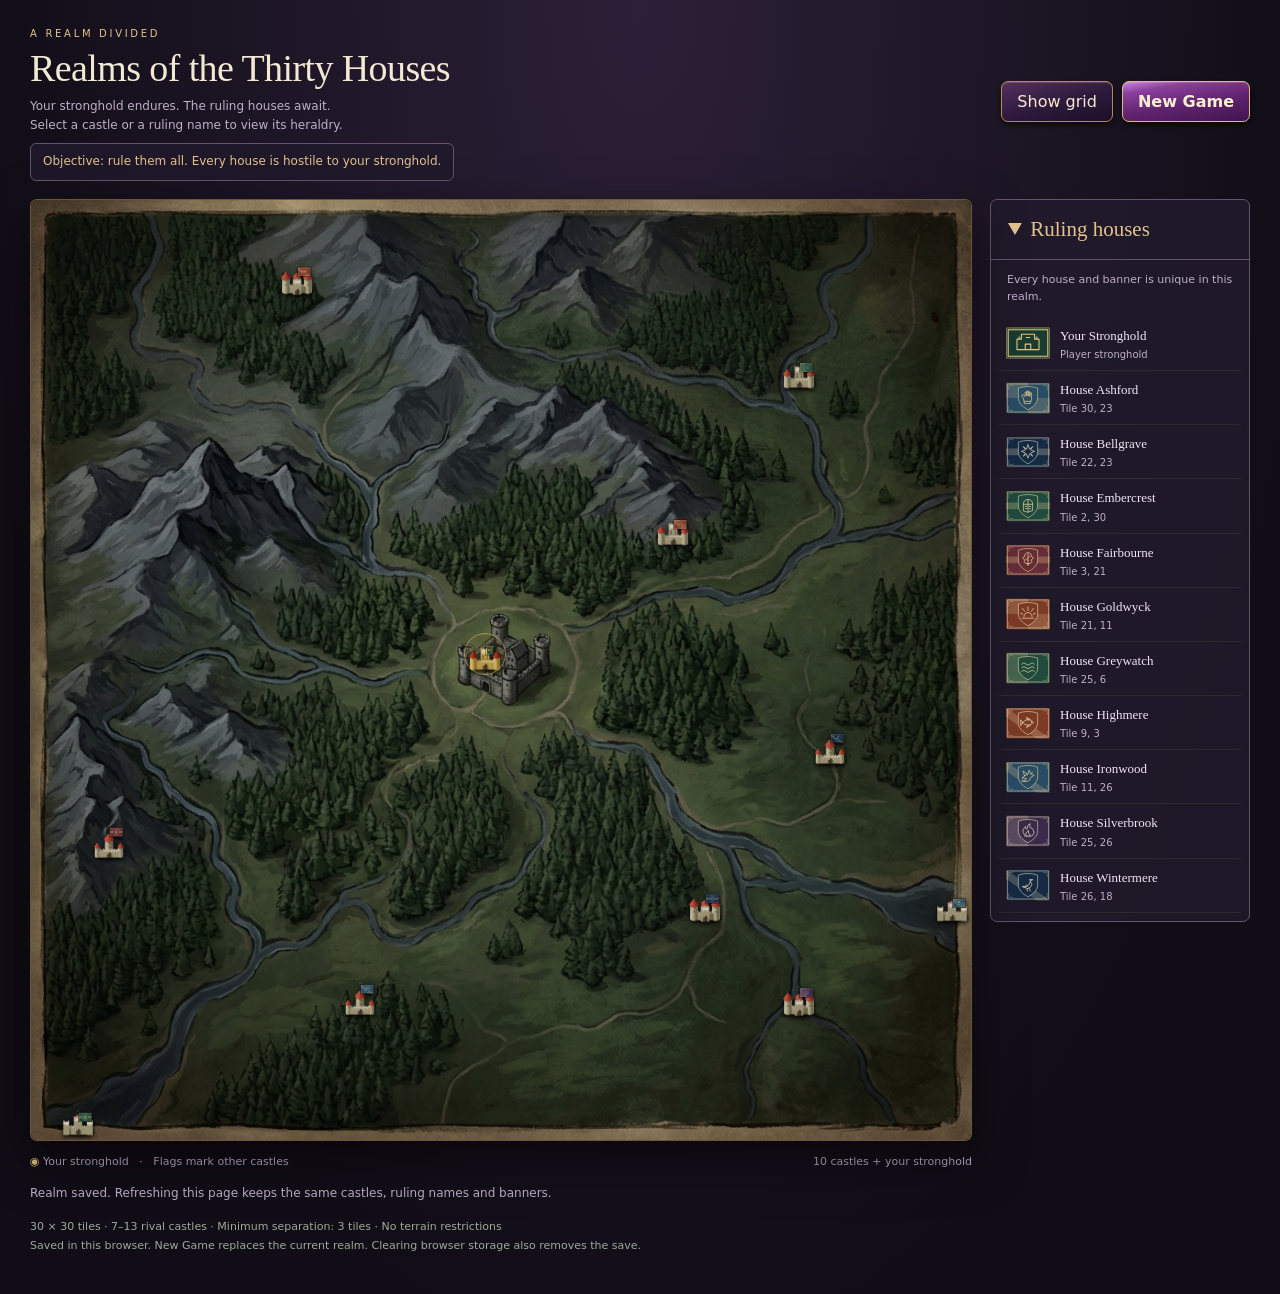
==== worldmap/index.html @ 8c7a3ab5 "Add files via upload" ====
<!doctype html>
<html lang="en">
<head>
<meta charset="utf-8"><meta name="viewport" content="width=device-width,initial-scale=1">
<title>Realms of the Thirty Houses</title>
<style>
:root{color-scheme:dark;--gold:#dac188;--muted:#b5b2a5;--panel:#1a211f;--line:#ad966a45}*{box-sizing:border-box}body{margin:0;background:radial-gradient(ellipse at top,#24312c,#101615 75%);color:#f2e9d3;font-family:system-ui,-apple-system,sans-serif;padding:22px}button{font:inherit;cursor:pointer}button:focus-visible,summary:focus-visible{outline:3px solid #eed7a4;outline-offset:4px}button:disabled{opacity:.5;cursor:default}.page{max-width:1220px;margin:auto}header{display:flex;align-items:center;justify-content:space-between;gap:18px;margin-bottom:18px}.eyebrow{font-size:10px;letter-spacing:2.7px;text-transform:uppercase;color:var(--gold)}h1{font:clamp(25px,4vw,38px) Georgia,serif;letter-spacing:-.6px;margin:5px 0}header p{font-size:12px;margin:7px 0;color:var(--muted);line-height:1.6}.actions{display:flex;flex-wrap:wrap;gap:9px;align-items:center;justify-content:flex-end}.btn{background:#29382f;border:1px solid #917e53;color:#f2e5c8;padding:10px 15px;border-radius:5px;white-space:nowrap}.btn.primary{background:#cdb079;color:#171e19;font-weight:650}.btn:hover{filter:brightness(1.14)}.layout{display:grid;grid-template-columns:minmax(0,1fr) 260px;gap:18px;align-items:start}.map-column{min-width:0}#map-wrapper{position:relative;width:100%;aspect-ratio:1;border:1px solid #b6a07077;border-radius:7px;overflow:hidden;box-shadow:0 18px 50px #0008;background:#252b25;user-select:none}#map-image{display:block;width:100%;height:100%;object-fit:cover;pointer-events:none}#tile-grid{position:absolute;inset:0;display:grid;grid-template-columns:repeat(30,1fr);grid-template-rows:repeat(30,1fr)}.tile{position:relative;border:1px solid transparent;min-width:0;min-height:0;cursor:crosshair}.tile:hover{background:#ffedba20;border-color:#ffedba66}.tile.selected{border-color:#ffe4a1;background:#ffdb7529;box-shadow:inset 0 0 7px #f6d38588}.show-grid .tile{border-color:#fff2}.castle-button{z-index:2;position:absolute;left:50%;top:50%;transform:translate(-50%,-50%);width:clamp(24px,3.1vw,36px);height:clamp(26px,3.4vw,40px);padding:0;background:none;border:0;border-radius:5px;filter:drop-shadow(0 2px 2px #000e)}.castle-button:hover,.castle-button:focus-visible{z-index:4;filter:drop-shadow(0 0 5px #ffe5aa)}.castle-button svg{display:block;width:100%;height:100%}.castle-button.home{outline:1px solid #edcc7980;background:#d8b85c20;border-radius:50%;width:clamp(25px,3.3vw,40px);height:clamp(25px,3.3vw,40px)}.tile[data-x="0"] .castle-button{left:0;transform:translateY(-50%)}.tile[data-x="29"] .castle-button{left:auto;right:0;transform:translateY(-50%)}.tile[data-y="0"] .castle-button{top:0;transform:translateX(-50%)}.tile[data-y="29"] .castle-button{top:auto;bottom:0;transform:translateX(-50%)}.tile[data-x="0"][data-y="0"] .castle-button,.tile[data-x="0"][data-y="29"] .castle-button,.tile[data-x="29"][data-y="0"] .castle-button,.tile[data-x="29"][data-y="29"] .castle-button{transform:none}.map-footer{display:flex;justify-content:space-between;gap:12px;color:var(--muted);font-size:11px;margin-top:12px;line-height:1.6}.gold{color:#e6c17a}.roster{background:#17211ed9;border:1px solid var(--line);border-radius:7px;overflow:hidden}.roster summary{padding:17px;font:21px Georgia;cursor:pointer;border-bottom:1px solid var(--line);color:#e6d5ae}.roster-intro{font-size:11px;line-height:1.6;padding:0 16px;color:var(--muted)}#roster-list{max-height:690px;overflow:auto;padding:0 7px 8px}.ruler{display:flex;width:100%;align-items:center;gap:10px;padding:10px 8px;background:none;color:#e9e1ce;border:0;border-bottom:1px solid #9e906a22;text-align:left;border-radius:3px}.ruler:hover{background:#d4b26b14}.ruler svg{width:44px;flex:0 0 44px;height:32px}.ruler strong{font:13px Georgia;display:block;line-height:1.4}.ruler small{display:block;font-size:10px;color:#a8b4a9;margin-top:4px}.empty{padding:16px;font-size:12px;color:#bbc4b8;line-height:1.5}#status{font-size:12px;line-height:1.5;color:#c3cdbf;margin:14px 0}#status.warning{color:#ffcf92}.bottom-note{font-size:11px;color:#9ea99c;line-height:1.7;margin:16px 0}.hidden{display:none!important}dialog{width:min(460px,calc(100vw - 28px));max-height:90dvh;overflow:auto;border:1px solid #b6a07088;border-radius:10px;background:linear-gradient(150deg,#28382e,#121b19);color:#eee7d7;padding:26px;box-shadow:0 25px 120px #000c}dialog::backdrop{background:#060d0bcc;backdrop-filter:blur(5px)}.dialog-head{display:flex;align-items:center;justify-content:space-between;gap:12px}.dialog-head .eyebrow{font-size:9px}.close{background:#d0c49a14;border:1px solid #d0c49a44;color:#e9dcba;border-radius:50%;width:34px;height:34px;font-size:24px;line-height:1}.arms-display{margin:18px auto 17px;max-width:255px}.arms-display svg{width:100%;display:block;filter:drop-shadow(0 7px 10px #0008)}h2{font:29px Georgia;line-height:1.2;margin:12px 0 6px;text-wrap:balance}.charge-name{color:#c7b88e;font:14px Georgia;margin:0 0 20px}dl{display:grid;grid-template-columns:1fr 1fr;border-top:1px solid var(--line);margin:20px 0 0;padding:16px 0 0;gap:10px;font-size:12px}dt{color:#b0bbaa}dd{margin:0;text-align:right;color:#eadbb4}.future{border-top:1px solid var(--line);padding-top:17px;margin:20px 0 0;color:#abb6aa;font-size:12px;line-height:1.7}.dialog-actions{display:flex;gap:10px;justify-content:flex-end;margin-top:24px}.confirm-copy{color:#c5cdbf;font-size:14px;line-height:1.7}#image-warning{position:absolute;inset:0;padding:25%;color:#ffd29b;background:#171e1a;text-align:center;font-size:14px;line-height:1.6;pointer-events:none}noscript{display:block;padding:15px;color:#ffcb93}
@media(min-width:1150px){#roster-list{max-height:740px}}@media(max-width:800px){body{padding:12px}.layout{grid-template-columns:1fr}.roster{margin-top:3px}#roster-list{max-height:340px;display:grid;grid-template-columns:1fr 1fr}header{align-items:flex-start}header p{max-width:310px}.actions{max-width:165px}.btn{font-size:12px;padding:9px 11px}.map-footer{font-size:10px}}@media(max-width:420px){header{display:block}.actions{max-width:none;justify-content:flex-start;margin-top:13px}h1{font-size:28px}#roster-list{grid-template-columns:1fr 1fr}.ruler{gap:6px}.ruler svg{width:30px;flex-basis:30px}.ruler strong{font-size:12px}dialog{padding:20px}}
html.embed body{padding:10px}html.embed header p,html.embed .bottom-note{display:none}html.embed header .objective{display:block}html.embed header{margin-bottom:8px}html.embed h1{font-size:22px;margin:2px 0}html.embed .layout{grid-template-columns:minmax(0,1fr) 220px}html.embed #roster-list{max-height:58vh}@media(max-width:800px){html.embed .layout{grid-template-columns:1fr}}
html.embed #new-game,html.embed #new-game-dialog{display:none!important}.relation{display:inline-block;margin:0 0 14px;padding:3px 10px;border:1px solid #c0584f;border-radius:12px;color:#ffb3a8;font-size:11px;letter-spacing:1px;text-transform:uppercase}.foe-actions{display:grid;gap:8px;margin-top:18px}.foe-actions .btn{width:100%}.foe-note{font-size:11px;color:#a9b3a8;margin:6px 0 0;line-height:1.5}.objective{border:1px solid var(--line);border-radius:6px;padding:8px 12px;margin:8px 0 0;font-size:12px;color:#e6d5ae;background:#17211e99}

/* Match the game's plum and gold theme */
:root{--gold:#e2c28d;--muted:#bdb0c7;--panel:#201a2b;--line:#65536e}
body{background:radial-gradient(ellipse at top,#2c2038,#100d16 75%)!important}
.btn{background:linear-gradient(165deg,#55305f,#2c193b 55%,#1a1027)!important;border:1px solid #b38b55!important;color:#f8e7d1!important;border-radius:7px!important;box-shadow:inset 0 1px #f3c9ff35,0 3px 5px #0008}
.btn.primary{background:linear-gradient(170deg,#c984e5,#8a409d 20%,#61236f 55%,#3e164e)!important;color:#fff0d2!important;border-color:#e0ba77!important;font-weight:650}
.btn:hover:not(:disabled){filter:brightness(1.15)}
#map-wrapper{border-color:#b38b5588!important;background:#1a1424!important}
.roster{background:#201a2bd9!important;border-color:#65536e!important}.roster summary{color:#e2c28d!important;border-bottom-color:#65536e!important}
.ruler{color:#f1e6f6!important}.ruler:hover{background:#b28cda1c!important}.ruler small,.roster-intro,.map-footer,#status{color:#bdb0c7!important}
dialog{background:linear-gradient(150deg,#33243f,#14101c)!important;border-color:#b38b5599!important;color:#f1e6f6!important}
dialog::backdrop{background:#0a0710cc!important}
.close{background:#b28cda18!important;border-color:#b28cda55!important;color:#e2c28d!important}
.charge-name,dd{color:#e2c28d!important}dt{color:#bdb0c7!important}
.objective{background:#201a2bcc!important;border-color:#65536e!important;color:#e2c28d!important}
.tile:hover{background:#e2c28d22!important;border-color:#e2c28d77!important}

#back-home{display:none}
html.embed{height:100%}html.embed body{padding:8px 12px;min-height:100%}html.embed .page{max-width:none}
html.embed #back-home{display:inline-block}
html.embed header .eyebrow,html.embed header h1,html.embed header p:not(.objective),html.embed .roster,html.embed .map-footer,html.embed #status,html.embed .bottom-note{display:none!important}
html.embed header{margin:0 0 8px;align-items:center;gap:12px}html.embed header>div:first-child{display:flex;align-items:center;gap:14px;flex-wrap:wrap}
html.embed header .objective{margin:0}
html.embed .layout{display:block}
html.embed #map-wrapper{width:min(100%,calc(100dvh - 78px));margin:0 auto}
html.embed .castle-button{width:clamp(40px,6vw,76px);height:clamp(48px,7.2vw,91px);left:50%;top:auto;bottom:-4px;transform:translateX(-50%)}
html.embed .castle-button.home{outline:none;background:none;border-radius:5px;width:clamp(44px,6.6vw,84px);height:clamp(53px,7.9vw,101px)}
html.embed .tile[data-x="0"] .castle-button{left:0;transform:none}
html.embed .tile[data-x="29"] .castle-button{left:auto;right:0;transform:none}
html.embed .tile[data-y="0"] .castle-button,html.embed .tile[data-y="1"] .castle-button{top:0;bottom:auto}

.zbtn{display:none}html.embed .zbtn{display:inline-block}
html.embed #map-wrapper{touch-action:none;cursor:grab}html.embed #map-wrapper.panning{cursor:grabbing}
#map-stage{position:absolute;inset:0;transform-origin:0 0;will-change:transform}

.wm-flag{transform-box:fill-box;transform-origin:0 0;animation:wmWave 3.6s ease-in-out infinite}
@keyframes wmWave{0%,100%{transform:skewY(-2.5deg) scaleX(1)}50%{transform:skewY(3deg) scaleX(.94)}}
@media(prefers-reduced-motion:reduce){.wm-flag{animation:none}}html.nomotion .wm-flag{animation:none}
</style>
</head>
<body><script>if(/[?&]embed=1/.test(location.search))document.documentElement.classList.add("embed");try{if(JSON.parse(localStorage.getItem("stronghold-architect-settings")||"{}").reduceMotion)document.documentElement.classList.add("nomotion")}catch(e){}</script><main class="page">
<header><div><button id="back-home" class="btn primary" type="button">← Back to stronghold</button><span class="eyebrow">A realm divided</span><h1>Realms of the Thirty Houses</h1><p>Your stronghold endures. The ruling houses await.<br>Select a castle or a ruling name to view its heraldry.</p><p class="objective">Objective: rule them all. Every house is hostile to your stronghold.</p></div><div class="actions"><button id="zoom-out" class="btn zbtn" type="button" aria-label="Zoom out">−</button><button id="zoom-in" class="btn zbtn" type="button" aria-label="Zoom in">+</button><button id="zoom-reset" class="btn zbtn" type="button">Reset view</button><button id="grid-toggle" class="btn" aria-pressed="false">Show grid</button><button id="new-game" class="btn primary">New Game</button></div></header>
<div class="layout"><section class="map-column" aria-label="World map"><div id="map-wrapper"><img id="map-image" src="world-map.png" alt="Medieval fantasy world with mountains, forests, rivers and a central stronghold"><div id="image-warning" class="hidden">The map image could not load. Keep world-map.png in the same folder as this HTML file.</div><div id="tile-grid" role="group" aria-label="30 by 30 interactive world map"></div></div><div class="map-footer"><span><span class="gold">◉</span> Your stronghold &nbsp; · &nbsp; Flags mark other castles</span><span id="count-label">Preparing realm…</span></div></section>
<details class="roster" open><summary>Ruling houses</summary><p class="roster-intro">Every house and banner is unique in this realm.</p><div id="roster-list"></div></details></div>
<p id="status" role="status" aria-live="polite"></p><p class="bottom-note">30 × 30 tiles · 7–13 rival castles · Minimum separation: 3 tiles · No terrain restrictions<br>Saved in this browser. New Game replaces the current realm. Clearing browser storage also removes the save.</p><noscript>Enable JavaScript to generate castles, save your realm and open castle details.</noscript>
</main>
<dialog id="castle-dialog" aria-labelledby="castle-name"><div class="dialog-head"><span class="eyebrow" id="castle-kind">Ruling house</span><button class="close" id="close-details" aria-label="Close castle details">×</button></div><div id="castle-arms" class="arms-display"></div><h2 id="castle-name"></h2><p id="charge-name" class="charge-name"></p><dl><dt>Tile location</dt><dd id="castle-location"></dd><dt>Castle type</dt><dd id="castle-type"></dd></dl><div id="castle-extra"></div></dialog>
<dialog id="new-game-dialog" aria-labelledby="new-game-title"><div class="eyebrow">A new realm</div><h2 id="new-game-title">Begin a new game?</h2><p class="confirm-copy">This replaces your saved castle layout, ruling names and coats of arms. Your central stronghold stays in place.</p><div class="dialog-actions"><button id="cancel-new" class="btn" autofocus>Keep current realm</button><button id="confirm-new" class="btn primary">Start New Game</button></div></dialog>
<script src="../three.min.js?v=20261117c"></script><script src="../banner.js?v=20261117c"></script><script src="../banner3d.js?v=20261117c"></script><script src="../castle3d.js?v=20261117c"></script>
<script>
const RULING_NAMES = ["House Ashford", "House Blackthorn", "House Ravenshield", "House Ironwood", "House Valemont", "House Greywatch", "House Thornwick", "House Stormholt", "House Fairbourne", "House Embercrest", "House Wintermere", "House Goldwyck", "House Dunraven", "House Highmere", "House Redwyne", "House Stonehart", "House Wyrmwood", "House Silverbrook", "House Oakenshield", "House Nightford", "Clan Frosthelm", "Clan Wolfhearth", "Clan Stagmoor", "Clan Brackenfell", "House Kingsward", "House Bellgrave", "House Whitestone", "House Hawkridge", "The Iron Covenant", "The Order of Dawn"];
const ARMS_POOL = [{"id": "arms-01", "name": "Ash Tree", "field": "#652d38", "tincture": "#f3dc91", "file": "flags/arms-01.svg", "svg": "<svg xmlns=\"http://www.w3.org/2000/svg\" viewBox=\"0 0 160 112\" role=\"img\" aria-label=\"Ash Tree coat of arms flag\"><rect x=\"1\" y=\"1\" width=\"158\" height=\"110\" rx=\"3\" fill=\"#652d38\"/><path d=\"M5 5H155V107H5Z\" fill=\"none\" stroke=\"#f3dc91\" stroke-width=\"2\"/><path d=\"M45 20Q80 8 115 20V60Q112 82 80 99Q48 82 45 60Z\" fill=\"#652d38\" stroke=\"#f3dc91\" stroke-width=\"2\"/><g transform=\"translate(80 54) scale(.83)\" fill=\"none\" stroke=\"#f3dc91\" stroke-width=\"3\" stroke-linecap=\"round\" stroke-linejoin=\"round\"><path d=\"M0 21V-22M0-9L-15-21M0-2L17-18M0 8L-19-3M0 11L18 0M-10 23H10\"/></g><path d=\"M10 11H26M10 11V27M150 11H134M150 11V27M10 101H26M10 101V85M150 101H134M150 101V85\" fill=\"none\" stroke=\"#f3dc91\" stroke-width=\"1\"/></svg>"}, {"id": "arms-02", "name": "Thorn Rose", "field": "#142a45", "tincture": "#e9d9b0", "file": "flags/arms-02.svg", "svg": "<svg xmlns=\"http://www.w3.org/2000/svg\" viewBox=\"0 0 160 112\" role=\"img\" aria-label=\"Thorn Rose coat of arms flag\"><rect x=\"1\" y=\"1\" width=\"158\" height=\"110\" rx=\"3\" fill=\"#142a45\"/><path d=\"M5 5H155V107H5Z\" fill=\"none\" stroke=\"#e9d9b0\" stroke-width=\"2\"/><path d=\"M45 20Q80 8 115 20V60Q112 82 80 99Q48 82 45 60Z\" fill=\"#142a45\" stroke=\"#e9d9b0\" stroke-width=\"2\"/><g transform=\"translate(80 54) scale(.83)\" fill=\"none\" stroke=\"#e9d9b0\" stroke-width=\"3\" stroke-linecap=\"round\" stroke-linejoin=\"round\"><path d=\"M0-23L8-10 22-12 15 1 21 15 6 15 0 27-7 15-22 15-15 1-22-12-8-10Z\"/><circle r=\"7\"/></g><path d=\"M10 11H26M10 11V27M150 11H134M150 11V27M10 101H26M10 101V85M150 101H134M150 101V85\" fill=\"none\" stroke=\"#e9d9b0\" stroke-width=\"1\"/></svg>"}, {"id": "arms-03", "name": "Raven", "field": "#214a3e", "tincture": "#ecd99a", "file": "flags/arms-03.svg", "svg": "<svg xmlns=\"http://www.w3.org/2000/svg\" viewBox=\"0 0 160 112\" role=\"img\" aria-label=\"Raven coat of arms flag\"><rect x=\"1\" y=\"1\" width=\"158\" height=\"110\" rx=\"3\" fill=\"#214a3e\"/><path d=\"M5 5H155V107H5Z\" fill=\"none\" stroke=\"#ecd99a\" stroke-width=\"2\"/><path d=\"M45 20Q80 8 115 20V60Q112 82 80 99Q48 82 45 60Z\" fill=\"#214a3e\" stroke=\"#ecd99a\" stroke-width=\"2\"/><g transform=\"translate(80 54) scale(.83)\" fill=\"none\" stroke=\"#ecd99a\" stroke-width=\"3\" stroke-linecap=\"round\" stroke-linejoin=\"round\"><path d=\"M-24 4L-6-5-1-18 9-22 17-14 26-11 13-7 11 9-4 18-22 18-10 7Z\"/><path d=\"M-1 7L-10 11M7 17V25M1 17L-2 25\"/></g><path d=\"M10 11H26M10 11V27M150 11H134M150 11V27M10 101H26M10 101V85M150 101H134M150 101V85\" fill=\"none\" stroke=\"#ecd99a\" stroke-width=\"1\"/></svg>"}, {"id": "arms-04", "name": "Crossed Swords", "field": "#3a2a4b", "tincture": "#f3e0ba", "file": "flags/arms-04.svg", "svg": "<svg xmlns=\"http://www.w3.org/2000/svg\" viewBox=\"0 0 160 112\" role=\"img\" aria-label=\"Crossed Swords coat of arms flag\"><rect x=\"1\" y=\"1\" width=\"158\" height=\"110\" rx=\"3\" fill=\"#3a2a4b\"/><path d=\"M5 5H155V107H5Z\" fill=\"none\" stroke=\"#f3e0ba\" stroke-width=\"2\"/><path d=\"M45 20Q80 8 115 20V60Q112 82 80 99Q48 82 45 60Z\" fill=\"#3a2a4b\" stroke=\"#f3e0ba\" stroke-width=\"2\"/><g transform=\"translate(80 54) scale(.83)\" fill=\"none\" stroke=\"#f3e0ba\" stroke-width=\"3\" stroke-linecap=\"round\" stroke-linejoin=\"round\"><path d=\"M-20-25L18 16M-22-14L-12-24M10 21L23 9M18 16L25 24M20-25L-18 16M22-14L12-24M-10 21L-23 9M-18 16L-25 24\"/></g><path d=\"M10 11H26M10 11V27M150 11H134M150 11V27M10 101H26M10 101V85M150 101H134M150 101V85\" fill=\"none\" stroke=\"#f3e0ba\" stroke-width=\"1\"/></svg>"}, {"id": "arms-05", "name": "Mountain", "field": "#294c65", "tincture": "#f1d492", "file": "flags/arms-05.svg", "svg": "<svg xmlns=\"http://www.w3.org/2000/svg\" viewBox=\"0 0 160 112\" role=\"img\" aria-label=\"Mountain coat of arms flag\"><rect x=\"1\" y=\"1\" width=\"158\" height=\"110\" rx=\"3\" fill=\"#294c65\"/><path d=\"M5 5H155V107H5Z\" fill=\"none\" stroke=\"#f1d492\" stroke-width=\"2\"/><path d=\"M45 20Q80 8 115 20V60Q112 82 80 99Q48 82 45 60Z\" fill=\"#294c65\" stroke=\"#f1d492\" stroke-width=\"2\"/><g transform=\"translate(80 54) scale(.83)\" fill=\"none\" stroke=\"#f1d492\" stroke-width=\"3\" stroke-linecap=\"round\" stroke-linejoin=\"round\"><path d=\"M-27 20L-6-23 4-5 13-16 28 20ZM-14-7L-6-2 0-10M8-6L14-3 18-8\"/></g><path d=\"M10 11H26M10 11V27M150 11H134M150 11V27M10 101H26M10 101V85M150 101H134M150 101V85\" fill=\"none\" stroke=\"#f1d492\" stroke-width=\"1\"/></svg>"}, {"id": "arms-06", "name": "Watchtower", "field": "#7c3b25", "tincture": "#f3e0b6", "file": "flags/arms-06.svg", "svg": "<svg xmlns=\"http://www.w3.org/2000/svg\" viewBox=\"0 0 160 112\" role=\"img\" aria-label=\"Watchtower coat of arms flag\"><rect x=\"1\" y=\"1\" width=\"158\" height=\"110\" rx=\"3\" fill=\"#7c3b25\"/><path d=\"M5 5H155V107H5Z\" fill=\"none\" stroke=\"#f3e0b6\" stroke-width=\"2\"/><path d=\"M45 20Q80 8 115 20V60Q112 82 80 99Q48 82 45 60Z\" fill=\"#7c3b25\" stroke=\"#f3e0b6\" stroke-width=\"2\"/><g transform=\"translate(80 54) scale(.83)\" fill=\"none\" stroke=\"#f3e0b6\" stroke-width=\"3\" stroke-linecap=\"round\" stroke-linejoin=\"round\"><path d=\"M-18 24V-12H18V24ZM-23-12V-27H-13V-20H-5V-27H5V-20H13V-27H23V-12ZM-5 24V8H5V24M-5-5H5\"/></g><path d=\"M10 11H26M10 11V27M150 11H134M150 11V27M10 101H26M10 101V85M150 101H134M150 101V85\" fill=\"none\" stroke=\"#f3e0b6\" stroke-width=\"1\"/></svg>"}, {"id": "arms-07", "name": "Thorn Crown", "field": "#652d38", "tincture": "#f3dc91", "file": "flags/arms-07.svg", "svg": "<svg xmlns=\"http://www.w3.org/2000/svg\" viewBox=\"0 0 160 112\" role=\"img\" aria-label=\"Thorn Crown coat of arms flag\"><rect x=\"1\" y=\"1\" width=\"158\" height=\"110\" rx=\"3\" fill=\"#652d38\"/><path d=\"M0 0H80V112H0Z\" fill=\"#f3dc91\" opacity=\".18\"/><path d=\"M5 5H155V107H5Z\" fill=\"none\" stroke=\"#f3dc91\" stroke-width=\"2\"/><path d=\"M45 20Q80 8 115 20V60Q112 82 80 99Q48 82 45 60Z\" fill=\"#652d38\" stroke=\"#f3dc91\" stroke-width=\"2\"/><g transform=\"translate(80 54) scale(.83)\" fill=\"none\" stroke=\"#f3dc91\" stroke-width=\"3\" stroke-linecap=\"round\" stroke-linejoin=\"round\"><path d=\"M-25-10L-17 15H17L25-10 10 0 0-21-10 0ZM-17 23H17\"/></g><path d=\"M10 11H26M10 11V27M150 11H134M150 11V27M10 101H26M10 101V85M150 101H134M150 101V85\" fill=\"none\" stroke=\"#f3dc91\" stroke-width=\"1\"/></svg>"}, {"id": "arms-08", "name": "Storm Bolt", "field": "#142a45", "tincture": "#e9d9b0", "file": "flags/arms-08.svg", "svg": "<svg xmlns=\"http://www.w3.org/2000/svg\" viewBox=\"0 0 160 112\" role=\"img\" aria-label=\"Storm Bolt coat of arms flag\"><rect x=\"1\" y=\"1\" width=\"158\" height=\"110\" rx=\"3\" fill=\"#142a45\"/><path d=\"M0 0H80V112H0Z\" fill=\"#e9d9b0\" opacity=\".18\"/><path d=\"M5 5H155V107H5Z\" fill=\"none\" stroke=\"#e9d9b0\" stroke-width=\"2\"/><path d=\"M45 20Q80 8 115 20V60Q112 82 80 99Q48 82 45 60Z\" fill=\"#142a45\" stroke=\"#e9d9b0\" stroke-width=\"2\"/><g transform=\"translate(80 54) scale(.83)\" fill=\"none\" stroke=\"#e9d9b0\" stroke-width=\"3\" stroke-linecap=\"round\" stroke-linejoin=\"round\"><path d=\"M5-28L-18 4H-1L-6 29 21-7H4Z\"/></g><path d=\"M10 11H26M10 11V27M150 11H134M150 11V27M10 101H26M10 101V85M150 101H134M150 101V85\" fill=\"none\" stroke=\"#e9d9b0\" stroke-width=\"1\"/></svg>"}, {"id": "arms-09", "name": "River Waves", "field": "#214a3e", "tincture": "#ecd99a", "file": "flags/arms-09.svg", "svg": "<svg xmlns=\"http://www.w3.org/2000/svg\" viewBox=\"0 0 160 112\" role=\"img\" aria-label=\"River Waves coat of arms flag\"><rect x=\"1\" y=\"1\" width=\"158\" height=\"110\" rx=\"3\" fill=\"#214a3e\"/><path d=\"M0 0H80V112H0Z\" fill=\"#ecd99a\" opacity=\".18\"/><path d=\"M5 5H155V107H5Z\" fill=\"none\" stroke=\"#ecd99a\" stroke-width=\"2\"/><path d=\"M45 20Q80 8 115 20V60Q112 82 80 99Q48 82 45 60Z\" fill=\"#214a3e\" stroke=\"#ecd99a\" stroke-width=\"2\"/><g transform=\"translate(80 54) scale(.83)\" fill=\"none\" stroke=\"#ecd99a\" stroke-width=\"3\" stroke-linecap=\"round\" stroke-linejoin=\"round\"><path d=\"M-27-15Q-18-25-9-15T9-15T27-15M-27 1Q-18-9-9 1T9 1T27 1M-27 17Q-18 7-9 17T9 17T27 17\"/></g><path d=\"M10 11H26M10 11V27M150 11H134M150 11V27M10 101H26M10 101V85M150 101H134M150 101V85\" fill=\"none\" stroke=\"#ecd99a\" stroke-width=\"1\"/></svg>"}, {"id": "arms-10", "name": "Sacred Flame", "field": "#3a2a4b", "tincture": "#f3e0ba", "file": "flags/arms-10.svg", "svg": "<svg xmlns=\"http://www.w3.org/2000/svg\" viewBox=\"0 0 160 112\" role=\"img\" aria-label=\"Sacred Flame coat of arms flag\"><rect x=\"1\" y=\"1\" width=\"158\" height=\"110\" rx=\"3\" fill=\"#3a2a4b\"/><path d=\"M0 0H80V112H0Z\" fill=\"#f3e0ba\" opacity=\".18\"/><path d=\"M5 5H155V107H5Z\" fill=\"none\" stroke=\"#f3e0ba\" stroke-width=\"2\"/><path d=\"M45 20Q80 8 115 20V60Q112 82 80 99Q48 82 45 60Z\" fill=\"#3a2a4b\" stroke=\"#f3e0ba\" stroke-width=\"2\"/><g transform=\"translate(80 54) scale(.83)\" fill=\"none\" stroke=\"#f3e0ba\" stroke-width=\"3\" stroke-linecap=\"round\" stroke-linejoin=\"round\"><path d=\"M-17 17Q-31-2-10-17Q-13-2-3-8Q-5-25 10-30Q3-10 17-10Q37 14 14 25H-12ZM-6 24Q-17 13 2 0Q-2 15 10 18L6 26\"/></g><path d=\"M10 11H26M10 11V27M150 11H134M150 11V27M10 101H26M10 101V85M150 101H134M150 101V85\" fill=\"none\" stroke=\"#f3e0ba\" stroke-width=\"1\"/></svg>"}, {"id": "arms-11", "name": "Winter Snowflake", "field": "#294c65", "tincture": "#f1d492", "file": "flags/arms-11.svg", "svg": "<svg xmlns=\"http://www.w3.org/2000/svg\" viewBox=\"0 0 160 112\" role=\"img\" aria-label=\"Winter Snowflake coat of arms flag\"><rect x=\"1\" y=\"1\" width=\"158\" height=\"110\" rx=\"3\" fill=\"#294c65\"/><path d=\"M0 0H80V112H0Z\" fill=\"#f1d492\" opacity=\".18\"/><path d=\"M5 5H155V107H5Z\" fill=\"none\" stroke=\"#f1d492\" stroke-width=\"2\"/><path d=\"M45 20Q80 8 115 20V60Q112 82 80 99Q48 82 45 60Z\" fill=\"#294c65\" stroke=\"#f1d492\" stroke-width=\"2\"/><g transform=\"translate(80 54) scale(.83)\" fill=\"none\" stroke=\"#f1d492\" stroke-width=\"3\" stroke-linecap=\"round\" stroke-linejoin=\"round\"><path d=\"M0-27V27M-23-14L23 14M-23 14L23-14M-7-21L0-14 7-21M-7 21L0 14 7 21M-23-5L-13-7-16-17M23 5L13 7 16 17M-23 5L-13 7-16 17M23-5L13-7 16-17\"/></g><path d=\"M10 11H26M10 11V27M150 11H134M150 11V27M10 101H26M10 101V85M150 101H134M150 101V85\" fill=\"none\" stroke=\"#f1d492\" stroke-width=\"1\"/></svg>"}, {"id": "arms-12", "name": "Royal Lion", "field": "#7c3b25", "tincture": "#f3e0b6", "file": "flags/arms-12.svg", "svg": "<svg xmlns=\"http://www.w3.org/2000/svg\" viewBox=\"0 0 160 112\" role=\"img\" aria-label=\"Royal Lion coat of arms flag\"><rect x=\"1\" y=\"1\" width=\"158\" height=\"110\" rx=\"3\" fill=\"#7c3b25\"/><path d=\"M0 0H80V112H0Z\" fill=\"#f3e0b6\" opacity=\".18\"/><path d=\"M5 5H155V107H5Z\" fill=\"none\" stroke=\"#f3e0b6\" stroke-width=\"2\"/><path d=\"M45 20Q80 8 115 20V60Q112 82 80 99Q48 82 45 60Z\" fill=\"#7c3b25\" stroke=\"#f3e0b6\" stroke-width=\"2\"/><g transform=\"translate(80 54) scale(.83)\" fill=\"none\" stroke=\"#f3e0b6\" stroke-width=\"3\" stroke-linecap=\"round\" stroke-linejoin=\"round\"><path d=\"M-22 22L-12 8-15-5-3-15 6-26 20-20 23-8 12-1 9 12 20 22H9L0 10-7 15-7 25H-22M-15-5Q-34-18-26-28M11-15H14\"/></g><path d=\"M10 11H26M10 11V27M150 11H134M150 11V27M10 101H26M10 101V85M150 101H134M150 101V85\" fill=\"none\" stroke=\"#f3e0b6\" stroke-width=\"1\"/></svg>"}, {"id": "arms-13", "name": "Crescent Moon", "field": "#652d38", "tincture": "#f3dc91", "file": "flags/arms-13.svg", "svg": "<svg xmlns=\"http://www.w3.org/2000/svg\" viewBox=\"0 0 160 112\" role=\"img\" aria-label=\"Crescent Moon coat of arms flag\"><rect x=\"1\" y=\"1\" width=\"158\" height=\"110\" rx=\"3\" fill=\"#652d38\"/><path d=\"M0 0L160 112H112L0 34Z\" fill=\"#f3dc91\" opacity=\".22\"/><path d=\"M5 5H155V107H5Z\" fill=\"none\" stroke=\"#f3dc91\" stroke-width=\"2\"/><path d=\"M45 20Q80 8 115 20V60Q112 82 80 99Q48 82 45 60Z\" fill=\"#652d38\" stroke=\"#f3dc91\" stroke-width=\"2\"/><g transform=\"translate(80 54) scale(.83)\" fill=\"none\" stroke=\"#f3dc91\" stroke-width=\"3\" stroke-linecap=\"round\" stroke-linejoin=\"round\"><path d=\"M12-27A29 29 0 1 0 17 26Q-18 13 12-27Z\"/></g><path d=\"M10 11H26M10 11V27M150 11H134M150 11V27M10 101H26M10 101V85M150 101H134M150 101V85\" fill=\"none\" stroke=\"#f3dc91\" stroke-width=\"1\"/></svg>"}, {"id": "arms-14", "name": "Heron", "field": "#142a45", "tincture": "#e9d9b0", "file": "flags/arms-14.svg", "svg": "<svg xmlns=\"http://www.w3.org/2000/svg\" viewBox=\"0 0 160 112\" role=\"img\" aria-label=\"Heron coat of arms flag\"><rect x=\"1\" y=\"1\" width=\"158\" height=\"110\" rx=\"3\" fill=\"#142a45\"/><path d=\"M0 0L160 112H112L0 34Z\" fill=\"#e9d9b0\" opacity=\".22\"/><path d=\"M5 5H155V107H5Z\" fill=\"none\" stroke=\"#e9d9b0\" stroke-width=\"2\"/><path d=\"M45 20Q80 8 115 20V60Q112 82 80 99Q48 82 45 60Z\" fill=\"#142a45\" stroke=\"#e9d9b0\" stroke-width=\"2\"/><g transform=\"translate(80 54) scale(.83)\" fill=\"none\" stroke=\"#e9d9b0\" stroke-width=\"3\" stroke-linecap=\"round\" stroke-linejoin=\"round\"><path d=\"M-23 10Q-1 16 8-7Q14-15 7-22L21-21 10-15 17 1 10 13-2 18-23 10ZM-3 18V29M5 17L10 29M-19 10L0 3\"/></g><path d=\"M10 11H26M10 11V27M150 11H134M150 11V27M10 101H26M10 101V85M150 101H134M150 101V85\" fill=\"none\" stroke=\"#e9d9b0\" stroke-width=\"1\"/></svg>"}, {"id": "arms-15", "name": "Wine Chalice", "field": "#214a3e", "tincture": "#ecd99a", "file": "flags/arms-15.svg", "svg": "<svg xmlns=\"http://www.w3.org/2000/svg\" viewBox=\"0 0 160 112\" role=\"img\" aria-label=\"Wine Chalice coat of arms flag\"><rect x=\"1\" y=\"1\" width=\"158\" height=\"110\" rx=\"3\" fill=\"#214a3e\"/><path d=\"M0 0L160 112H112L0 34Z\" fill=\"#ecd99a\" opacity=\".22\"/><path d=\"M5 5H155V107H5Z\" fill=\"none\" stroke=\"#ecd99a\" stroke-width=\"2\"/><path d=\"M45 20Q80 8 115 20V60Q112 82 80 99Q48 82 45 60Z\" fill=\"#214a3e\" stroke=\"#ecd99a\" stroke-width=\"2\"/><g transform=\"translate(80 54) scale(.83)\" fill=\"none\" stroke=\"#ecd99a\" stroke-width=\"3\" stroke-linecap=\"round\" stroke-linejoin=\"round\"><path d=\"M-18-25H18L14-3Q0 15-14-3ZM0 8V25M-15 27H15M-15-13H15\"/></g><path d=\"M10 11H26M10 11V27M150 11H134M150 11V27M10 101H26M10 101V85M150 101H134M150 101V85\" fill=\"none\" stroke=\"#ecd99a\" stroke-width=\"1\"/></svg>"}, {"id": "arms-16", "name": "Stag Antlers", "field": "#3a2a4b", "tincture": "#f3e0ba", "file": "flags/arms-16.svg", "svg": "<svg xmlns=\"http://www.w3.org/2000/svg\" viewBox=\"0 0 160 112\" role=\"img\" aria-label=\"Stag Antlers coat of arms flag\"><rect x=\"1\" y=\"1\" width=\"158\" height=\"110\" rx=\"3\" fill=\"#3a2a4b\"/><path d=\"M0 0L160 112H112L0 34Z\" fill=\"#f3e0ba\" opacity=\".22\"/><path d=\"M5 5H155V107H5Z\" fill=\"none\" stroke=\"#f3e0ba\" stroke-width=\"2\"/><path d=\"M45 20Q80 8 115 20V60Q112 82 80 99Q48 82 45 60Z\" fill=\"#3a2a4b\" stroke=\"#f3e0ba\" stroke-width=\"2\"/><g transform=\"translate(80 54) scale(.83)\" fill=\"none\" stroke=\"#f3e0ba\" stroke-width=\"3\" stroke-linecap=\"round\" stroke-linejoin=\"round\"><path d=\"M0 28V2M0 5L-15-7-21-26M-15-7L-28-9M-18-16L-9-23M0 5L15-7 21-26M15-7L28-9M18-16L9-23M-8 15L0 5 8 15\"/></g><path d=\"M10 11H26M10 11V27M150 11H134M150 11V27M10 101H26M10 101V85M150 101H134M150 101V85\" fill=\"none\" stroke=\"#f3e0ba\" stroke-width=\"1\"/></svg>"}, {"id": "arms-17", "name": "Winged Wyrm", "field": "#294c65", "tincture": "#f1d492", "file": "flags/arms-17.svg", "svg": "<svg xmlns=\"http://www.w3.org/2000/svg\" viewBox=\"0 0 160 112\" role=\"img\" aria-label=\"Winged Wyrm coat of arms flag\"><rect x=\"1\" y=\"1\" width=\"158\" height=\"110\" rx=\"3\" fill=\"#294c65\"/><path d=\"M0 0L160 112H112L0 34Z\" fill=\"#f1d492\" opacity=\".22\"/><path d=\"M5 5H155V107H5Z\" fill=\"none\" stroke=\"#f1d492\" stroke-width=\"2\"/><path d=\"M45 20Q80 8 115 20V60Q112 82 80 99Q48 82 45 60Z\" fill=\"#294c65\" stroke=\"#f1d492\" stroke-width=\"2\"/><g transform=\"translate(80 54) scale(.83)\" fill=\"none\" stroke=\"#f1d492\" stroke-width=\"3\" stroke-linecap=\"round\" stroke-linejoin=\"round\"><path d=\"M-26 20Q8 30 12 4L27-5 12-12 5-27-1-9-22-24-15-2-27 7-7 9Q-8 20-26 20ZM12-12L20-18M-1-9L-15-2\"/></g><path d=\"M10 11H26M10 11V27M150 11H134M150 11V27M10 101H26M10 101V85M150 101H134M150 101V85\" fill=\"none\" stroke=\"#f1d492\" stroke-width=\"1\"/></svg>"}, {"id": "arms-18", "name": "Silver Fish", "field": "#7c3b25", "tincture": "#f3e0b6", "file": "flags/arms-18.svg", "svg": "<svg xmlns=\"http://www.w3.org/2000/svg\" viewBox=\"0 0 160 112\" role=\"img\" aria-label=\"Silver Fish coat of arms flag\"><rect x=\"1\" y=\"1\" width=\"158\" height=\"110\" rx=\"3\" fill=\"#7c3b25\"/><path d=\"M0 0L160 112H112L0 34Z\" fill=\"#f3e0b6\" opacity=\".22\"/><path d=\"M5 5H155V107H5Z\" fill=\"none\" stroke=\"#f3e0b6\" stroke-width=\"2\"/><path d=\"M45 20Q80 8 115 20V60Q112 82 80 99Q48 82 45 60Z\" fill=\"#7c3b25\" stroke=\"#f3e0b6\" stroke-width=\"2\"/><g transform=\"translate(80 54) scale(.83)\" fill=\"none\" stroke=\"#f3e0b6\" stroke-width=\"3\" stroke-linecap=\"round\" stroke-linejoin=\"round\"><path d=\"M-24 0Q0-26 24 0Q0 26-24 0ZM-24 0L-32-12V12ZM0-10L-7-22 10-13M1 10L-7 22 10 13\"/><circle cx=\"15\" cy=\"-2\" r=\"1\"/></g><path d=\"M10 11H26M10 11V27M150 11H134M150 11V27M10 101H26M10 101V85M150 101H134M150 101V85\" fill=\"none\" stroke=\"#f3e0b6\" stroke-width=\"1\"/></svg>"}, {"id": "arms-19", "name": "Oak Leaf", "field": "#652d38", "tincture": "#f3dc91", "file": "flags/arms-19.svg", "svg": "<svg xmlns=\"http://www.w3.org/2000/svg\" viewBox=\"0 0 160 112\" role=\"img\" aria-label=\"Oak Leaf coat of arms flag\"><rect x=\"1\" y=\"1\" width=\"158\" height=\"110\" rx=\"3\" fill=\"#652d38\"/><path d=\"M0 43H160V68H0Z\" fill=\"#f3dc91\" opacity=\".25\"/><path d=\"M5 5H155V107H5Z\" fill=\"none\" stroke=\"#f3dc91\" stroke-width=\"2\"/><path d=\"M45 20Q80 8 115 20V60Q112 82 80 99Q48 82 45 60Z\" fill=\"#652d38\" stroke=\"#f3dc91\" stroke-width=\"2\"/><g transform=\"translate(80 54) scale(.83)\" fill=\"none\" stroke=\"#f3dc91\" stroke-width=\"3\" stroke-linecap=\"round\" stroke-linejoin=\"round\"><path d=\"M0 27V-24M0 20Q-25 15-13 3Q-32-8-14-13Q-16-27 0-30Q16-27 14-13Q32-8 13 3Q25 15 0 20ZM0 5L-10-3M0-5L9-14\"/></g><path d=\"M10 11H26M10 11V27M150 11H134M150 11V27M10 101H26M10 101V85M150 101H134M150 101V85\" fill=\"none\" stroke=\"#f3dc91\" stroke-width=\"1\"/></svg>"}, {"id": "arms-20", "name": "Eight Point Star", "field": "#142a45", "tincture": "#e9d9b0", "file": "flags/arms-20.svg", "svg": "<svg xmlns=\"http://www.w3.org/2000/svg\" viewBox=\"0 0 160 112\" role=\"img\" aria-label=\"Eight Point Star coat of arms flag\"><rect x=\"1\" y=\"1\" width=\"158\" height=\"110\" rx=\"3\" fill=\"#142a45\"/><path d=\"M0 43H160V68H0Z\" fill=\"#e9d9b0\" opacity=\".25\"/><path d=\"M5 5H155V107H5Z\" fill=\"none\" stroke=\"#e9d9b0\" stroke-width=\"2\"/><path d=\"M45 20Q80 8 115 20V60Q112 82 80 99Q48 82 45 60Z\" fill=\"#142a45\" stroke=\"#e9d9b0\" stroke-width=\"2\"/><g transform=\"translate(80 54) scale(.83)\" fill=\"none\" stroke=\"#e9d9b0\" stroke-width=\"3\" stroke-linecap=\"round\" stroke-linejoin=\"round\"><path d=\"M0-29L7-11 21-21 11-7 29 0 11 7 21 21 7 11 0 29-7 11-21 21-11 7-29 0-11-7-21-21-7-11Z\"/></g><path d=\"M10 11H26M10 11V27M150 11H134M150 11V27M10 101H26M10 101V85M150 101H134M150 101V85\" fill=\"none\" stroke=\"#e9d9b0\" stroke-width=\"1\"/></svg>"}, {"id": "arms-21", "name": "Frost Helm", "field": "#214a3e", "tincture": "#ecd99a", "file": "flags/arms-21.svg", "svg": "<svg xmlns=\"http://www.w3.org/2000/svg\" viewBox=\"0 0 160 112\" role=\"img\" aria-label=\"Frost Helm coat of arms flag\"><rect x=\"1\" y=\"1\" width=\"158\" height=\"110\" rx=\"3\" fill=\"#214a3e\"/><path d=\"M0 43H160V68H0Z\" fill=\"#ecd99a\" opacity=\".25\"/><path d=\"M5 5H155V107H5Z\" fill=\"none\" stroke=\"#ecd99a\" stroke-width=\"2\"/><path d=\"M45 20Q80 8 115 20V60Q112 82 80 99Q48 82 45 60Z\" fill=\"#214a3e\" stroke=\"#ecd99a\" stroke-width=\"2\"/><g transform=\"translate(80 54) scale(.83)\" fill=\"none\" stroke=\"#ecd99a\" stroke-width=\"3\" stroke-linecap=\"round\" stroke-linejoin=\"round\"><path d=\"M-20 23V-6Q-20-25 0-26Q20-25 20-6V23L0 29ZM0-26V29M-19-5H19M-12 4H-5M5 4H12M-12 14H-5M5 14H12\"/></g><path d=\"M10 11H26M10 11V27M150 11H134M150 11V27M10 101H26M10 101V85M150 101H134M150 101V85\" fill=\"none\" stroke=\"#ecd99a\" stroke-width=\"1\"/></svg>"}, {"id": "arms-22", "name": "Howling Wolf", "field": "#3a2a4b", "tincture": "#f3e0ba", "file": "flags/arms-22.svg", "svg": "<svg xmlns=\"http://www.w3.org/2000/svg\" viewBox=\"0 0 160 112\" role=\"img\" aria-label=\"Howling Wolf coat of arms flag\"><rect x=\"1\" y=\"1\" width=\"158\" height=\"110\" rx=\"3\" fill=\"#3a2a4b\"/><path d=\"M0 43H160V68H0Z\" fill=\"#f3e0ba\" opacity=\".25\"/><path d=\"M5 5H155V107H5Z\" fill=\"none\" stroke=\"#f3e0ba\" stroke-width=\"2\"/><path d=\"M45 20Q80 8 115 20V60Q112 82 80 99Q48 82 45 60Z\" fill=\"#3a2a4b\" stroke=\"#f3e0ba\" stroke-width=\"2\"/><g transform=\"translate(80 54) scale(.83)\" fill=\"none\" stroke=\"#f3e0ba\" stroke-width=\"3\" stroke-linecap=\"round\" stroke-linejoin=\"round\"><path d=\"M-22 24L-18 2-9-13-13-29 2-18 12-25 12-10 26-4 11 6 8 24Z M-9 3L1 13 10 8M5-7H8\"/></g><path d=\"M10 11H26M10 11V27M150 11H134M150 11V27M10 101H26M10 101V85M150 101H134M150 101V85\" fill=\"none\" stroke=\"#f3e0ba\" stroke-width=\"1\"/></svg>"}, {"id": "arms-23", "name": "Stag Head", "field": "#294c65", "tincture": "#f1d492", "file": "flags/arms-23.svg", "svg": "<svg xmlns=\"http://www.w3.org/2000/svg\" viewBox=\"0 0 160 112\" role=\"img\" aria-label=\"Stag Head coat of arms flag\"><rect x=\"1\" y=\"1\" width=\"158\" height=\"110\" rx=\"3\" fill=\"#294c65\"/><path d=\"M0 43H160V68H0Z\" fill=\"#f1d492\" opacity=\".25\"/><path d=\"M5 5H155V107H5Z\" fill=\"none\" stroke=\"#f1d492\" stroke-width=\"2\"/><path d=\"M45 20Q80 8 115 20V60Q112 82 80 99Q48 82 45 60Z\" fill=\"#294c65\" stroke=\"#f1d492\" stroke-width=\"2\"/><g transform=\"translate(80 54) scale(.83)\" fill=\"none\" stroke=\"#f1d492\" stroke-width=\"3\" stroke-linecap=\"round\" stroke-linejoin=\"round\"><path d=\"M-9-9L0-17 9-9 7 16 0 27-7 16ZM-8-9L-20-17-20-29M-20-17L-29-15M8-9L20-17 20-29M20-17L29-15\"/></g><path d=\"M10 11H26M10 11V27M150 11H134M150 11V27M10 101H26M10 101V85M150 101H134M150 101V85\" fill=\"none\" stroke=\"#f1d492\" stroke-width=\"1\"/></svg>"}, {"id": "arms-24", "name": "Fern", "field": "#7c3b25", "tincture": "#f3e0b6", "file": "flags/arms-24.svg", "svg": "<svg xmlns=\"http://www.w3.org/2000/svg\" viewBox=\"0 0 160 112\" role=\"img\" aria-label=\"Fern coat of arms flag\"><rect x=\"1\" y=\"1\" width=\"158\" height=\"110\" rx=\"3\" fill=\"#7c3b25\"/><path d=\"M0 43H160V68H0Z\" fill=\"#f3e0b6\" opacity=\".25\"/><path d=\"M5 5H155V107H5Z\" fill=\"none\" stroke=\"#f3e0b6\" stroke-width=\"2\"/><path d=\"M45 20Q80 8 115 20V60Q112 82 80 99Q48 82 45 60Z\" fill=\"#7c3b25\" stroke=\"#f3e0b6\" stroke-width=\"2\"/><g transform=\"translate(80 54) scale(.83)\" fill=\"none\" stroke=\"#f3e0b6\" stroke-width=\"3\" stroke-linecap=\"round\" stroke-linejoin=\"round\"><path d=\"M0 28V-28M0-17L-10-25M0-17L10-25M0-7L-17-20M0-7L17-20M0 5L-23-11M0 5L23-11M0 18L-25 3M0 18L25 3\"/></g><path d=\"M10 11H26M10 11V27M150 11H134M150 11V27M10 101H26M10 101V85M150 101H134M150 101V85\" fill=\"none\" stroke=\"#f3e0b6\" stroke-width=\"1\"/></svg>"}, {"id": "arms-25", "name": "Royal Key", "field": "#652d38", "tincture": "#f3dc91", "file": "flags/arms-25.svg", "svg": "<svg xmlns=\"http://www.w3.org/2000/svg\" viewBox=\"0 0 160 112\" role=\"img\" aria-label=\"Royal Key coat of arms flag\"><rect x=\"1\" y=\"1\" width=\"158\" height=\"110\" rx=\"3\" fill=\"#652d38\"/><path d=\"M0 0H80V56H0ZM80 56H160V112H80Z\" fill=\"#f3dc91\" opacity=\".18\"/><path d=\"M5 5H155V107H5Z\" fill=\"none\" stroke=\"#f3dc91\" stroke-width=\"2\"/><path d=\"M45 20Q80 8 115 20V60Q112 82 80 99Q48 82 45 60Z\" fill=\"#652d38\" stroke=\"#f3dc91\" stroke-width=\"2\"/><g transform=\"translate(80 54) scale(.83)\" fill=\"none\" stroke=\"#f3dc91\" stroke-width=\"3\" stroke-linecap=\"round\" stroke-linejoin=\"round\"><circle cx=\"0\" cy=\"-15\" r=\"12\"/><path d=\"M0-3V29M0 17H14V24H0M-4-15H4M0-19V-11\"/></g><path d=\"M10 11H26M10 11V27M150 11H134M150 11V27M10 101H26M10 101V85M150 101H134M150 101V85\" fill=\"none\" stroke=\"#f3dc91\" stroke-width=\"1\"/></svg>"}, {"id": "arms-26", "name": "Bell", "field": "#142a45", "tincture": "#e9d9b0", "file": "flags/arms-26.svg", "svg": "<svg xmlns=\"http://www.w3.org/2000/svg\" viewBox=\"0 0 160 112\" role=\"img\" aria-label=\"Bell coat of arms flag\"><rect x=\"1\" y=\"1\" width=\"158\" height=\"110\" rx=\"3\" fill=\"#142a45\"/><path d=\"M0 0H80V56H0ZM80 56H160V112H80Z\" fill=\"#e9d9b0\" opacity=\".18\"/><path d=\"M5 5H155V107H5Z\" fill=\"none\" stroke=\"#e9d9b0\" stroke-width=\"2\"/><path d=\"M45 20Q80 8 115 20V60Q112 82 80 99Q48 82 45 60Z\" fill=\"#142a45\" stroke=\"#e9d9b0\" stroke-width=\"2\"/><g transform=\"translate(80 54) scale(.83)\" fill=\"none\" stroke=\"#e9d9b0\" stroke-width=\"3\" stroke-linecap=\"round\" stroke-linejoin=\"round\"><path d=\"M-25 15Q-16 10-16-7Q-16-22 0-23Q16-22 16-7Q16 10 25 15ZM-7 20Q0 34 7 20M0-23V-29\"/></g><path d=\"M10 11H26M10 11V27M150 11H134M150 11V27M10 101H26M10 101V85M150 101H134M150 101V85\" fill=\"none\" stroke=\"#e9d9b0\" stroke-width=\"1\"/></svg>"}, {"id": "arms-27", "name": "White Keep", "field": "#214a3e", "tincture": "#ecd99a", "file": "flags/arms-27.svg", "svg": "<svg xmlns=\"http://www.w3.org/2000/svg\" viewBox=\"0 0 160 112\" role=\"img\" aria-label=\"White Keep coat of arms flag\"><rect x=\"1\" y=\"1\" width=\"158\" height=\"110\" rx=\"3\" fill=\"#214a3e\"/><path d=\"M0 0H80V56H0ZM80 56H160V112H80Z\" fill=\"#ecd99a\" opacity=\".18\"/><path d=\"M5 5H155V107H5Z\" fill=\"none\" stroke=\"#ecd99a\" stroke-width=\"2\"/><path d=\"M45 20Q80 8 115 20V60Q112 82 80 99Q48 82 45 60Z\" fill=\"#214a3e\" stroke=\"#ecd99a\" stroke-width=\"2\"/><g transform=\"translate(80 54) scale(.83)\" fill=\"none\" stroke=\"#ecd99a\" stroke-width=\"3\" stroke-linecap=\"round\" stroke-linejoin=\"round\"><path d=\"M-24 26V-10H-12V-24H12V-10H24V26ZM-24-3H24M-7 26V10H7V26M-6-14H6M-20 4H-15M15 4H20\"/></g><path d=\"M10 11H26M10 11V27M150 11H134M150 11V27M10 101H26M10 101V85M150 101H134M150 101V85\" fill=\"none\" stroke=\"#ecd99a\" stroke-width=\"1\"/></svg>"}, {"id": "arms-28", "name": "Hawk Wings", "field": "#3a2a4b", "tincture": "#f3e0ba", "file": "flags/arms-28.svg", "svg": "<svg xmlns=\"http://www.w3.org/2000/svg\" viewBox=\"0 0 160 112\" role=\"img\" aria-label=\"Hawk Wings coat of arms flag\"><rect x=\"1\" y=\"1\" width=\"158\" height=\"110\" rx=\"3\" fill=\"#3a2a4b\"/><path d=\"M0 0H80V56H0ZM80 56H160V112H80Z\" fill=\"#f3e0ba\" opacity=\".18\"/><path d=\"M5 5H155V107H5Z\" fill=\"none\" stroke=\"#f3e0ba\" stroke-width=\"2\"/><path d=\"M45 20Q80 8 115 20V60Q112 82 80 99Q48 82 45 60Z\" fill=\"#3a2a4b\" stroke=\"#f3e0ba\" stroke-width=\"2\"/><g transform=\"translate(80 54) scale(.83)\" fill=\"none\" stroke=\"#f3e0ba\" stroke-width=\"3\" stroke-linecap=\"round\" stroke-linejoin=\"round\"><path d=\"M0-21L7-11 28-24 23-7 13 0 23 0 12 13 5 9 0 29-5 9-12 13-23 0-13 0-23-7-28-24-7-11ZM-7-11L0 2 7-11\"/></g><path d=\"M10 11H26M10 11V27M150 11H134M150 11V27M10 101H26M10 101V85M150 101H134M150 101V85\" fill=\"none\" stroke=\"#f3e0ba\" stroke-width=\"1\"/></svg>"}, {"id": "arms-29", "name": "Iron Gauntlet", "field": "#294c65", "tincture": "#f1d492", "file": "flags/arms-29.svg", "svg": "<svg xmlns=\"http://www.w3.org/2000/svg\" viewBox=\"0 0 160 112\" role=\"img\" aria-label=\"Iron Gauntlet coat of arms flag\"><rect x=\"1\" y=\"1\" width=\"158\" height=\"110\" rx=\"3\" fill=\"#294c65\"/><path d=\"M0 0H80V56H0ZM80 56H160V112H80Z\" fill=\"#f1d492\" opacity=\".18\"/><path d=\"M5 5H155V107H5Z\" fill=\"none\" stroke=\"#f1d492\" stroke-width=\"2\"/><path d=\"M45 20Q80 8 115 20V60Q112 82 80 99Q48 82 45 60Z\" fill=\"#294c65\" stroke=\"#f1d492\" stroke-width=\"2\"/><g transform=\"translate(80 54) scale(.83)\" fill=\"none\" stroke=\"#f1d492\" stroke-width=\"3\" stroke-linecap=\"round\" stroke-linejoin=\"round\"><path d=\"M-16 25L-20 4-28-8-22-14-13-4V-23H-6V-6-28H1V-6-25H8V-4-20H15V9L10 25ZM-16 17H12\"/></g><path d=\"M10 11H26M10 11V27M150 11H134M150 11V27M10 101H26M10 101V85M150 101H134M150 101V85\" fill=\"none\" stroke=\"#f1d492\" stroke-width=\"1\"/></svg>"}, {"id": "arms-30", "name": "Rising Sun", "field": "#7c3b25", "tincture": "#f3e0b6", "file": "flags/arms-30.svg", "svg": "<svg xmlns=\"http://www.w3.org/2000/svg\" viewBox=\"0 0 160 112\" role=\"img\" aria-label=\"Rising Sun coat of arms flag\"><rect x=\"1\" y=\"1\" width=\"158\" height=\"110\" rx=\"3\" fill=\"#7c3b25\"/><path d=\"M0 0H80V56H0ZM80 56H160V112H80Z\" fill=\"#f3e0b6\" opacity=\".18\"/><path d=\"M5 5H155V107H5Z\" fill=\"none\" stroke=\"#f3e0b6\" stroke-width=\"2\"/><path d=\"M45 20Q80 8 115 20V60Q112 82 80 99Q48 82 45 60Z\" fill=\"#7c3b25\" stroke=\"#f3e0b6\" stroke-width=\"2\"/><g transform=\"translate(80 54) scale(.83)\" fill=\"none\" stroke=\"#f3e0b6\" stroke-width=\"3\" stroke-linecap=\"round\" stroke-linejoin=\"round\"><path d=\"M-26 21H26M-18 14A18 18 0 0 1 18 14M0-13V-29M-14-9L-24-22M14-9L24-22M-23 3L-32 0M23 3L32 0\"/></g><path d=\"M10 11H26M10 11V27M150 11H134M150 11V27M10 101H26M10 101V85M150 101H134M150 101V85\" fill=\"none\" stroke=\"#f3e0b6\" stroke-width=\"1\"/></svg>"}];
</script>
<script>
'use strict';
const GRID_SIZE=30, MIN_DISTANCE=3, SAVE_KEY='medieval-world-castles-v1';
const STRONGHOLD_COORDS=Object.freeze({x:14,y:14});
const HOME_ARMS='<svg xmlns="http://www.w3.org/2000/svg" viewBox="0 0 160 112" role="img" aria-label="Your stronghold banner"><rect x="1" y="1" width="158" height="110" rx="3" fill="#193b30" stroke="#e3c681" stroke-width="2"/><path d="M8 8H152V104H8ZM40 80V42H56V24H104V42H120V80ZM70 80V60H90V80M48 42V32M112 42V32M72 36H88" fill="none" stroke="#e3c681" stroke-width="4" stroke-linejoin="round"/></svg>';
function homeState(){try{return JSON.parse(localStorage.getItem('stronghold-architect-v2'))||{}}catch(e){return {}}}
function homeBannerUrl(w,h){try{return window.Banner?Banner.url(homeState().banner,w,h):null}catch(e){return null}}
function homeMotto(){const m=homeState().motto;return typeof m==='string'?m:''}
function homeName(){try{const s=JSON.parse(localStorage.getItem('stronghold-architect-v2'));if(s&&typeof s.strongholdName==='string'&&s.strongholdName)return s.strongholdName}catch(e){}return 'Your Stronghold'}
let world=null, selectedTileEl=null, storageAvailable=true, restoreBlocked=false;
const grid=document.getElementById('tile-grid'), roster=document.getElementById('roster-list'), status=document.getElementById('status');
const detailDialog=document.getElementById('castle-dialog'), newDialog=document.getElementById('new-game-dialog');
const tiles=new Map();
function randomInt(n){
 if(!Number.isInteger(n)||n<1)throw Error('Invalid random bound');
 if(globalThis.crypto?.getRandomValues){const a=new Uint32Array(1),limit=Math.floor(4294967296/n)*n;do{crypto.getRandomValues(a)}while(a[0]>=limit);return a[0]%n;}
 return Math.floor(Math.random()*n);
}
function shuffled(source){const a=[...source];for(let i=a.length-1;i>0;i--){const j=randomInt(i+1);[a[i],a[j]]=[a[j],a[i]];}return a;}
function separated(a,b){return (a.x-b.x)**2+(a.y-b.y)**2>=MIN_DISTANCE**2;}
function generateWorld(){
 const count=7+randomInt(7), candidates=[];
 for(let y=0;y<30;y++)for(let x=0;x<30;x++)candidates.push({x,y});
 const placed=[];
 for(const p of shuffled(candidates)){
  if(separated(p,STRONGHOLD_COORDS)&&placed.every(q=>separated(p,q)))placed.push(p);
  if(placed.length===count)break;
 }
 if(placed.length!==count)throw Error('Unable to place all castles');
 const names=shuffled(RULING_NAMES),arms=shuffled(ARMS_POOL);
 return {version:1,id:Date.now().toString(36)+'-'+randomInt(1000000000).toString(36),createdAt:new Date().toISOString(),castles:placed.map((p,i)=>({id:'castle-'+(i+1),...p,rulingName:names[i],armsId:arms[i].id,gameData:{}}))};
}
function validWorld(w){
 if(!w||w.version!==1||typeof w.id!=='string'||typeof w.createdAt!=='string'||!Array.isArray(w.castles)||w.castles.length<7||w.castles.length>13)return false;
 const ids=new Set(),names=new Set(),arms=new Set();
 return w.castles.every((c,i)=>{
  if(!c||!Number.isInteger(c.x)||!Number.isInteger(c.y)||c.x<0||c.y<0||c.x>=30||c.y>=30||typeof c.id!=='string'||!RULING_NAMES.includes(c.rulingName)||!ARMS_POOL.some(a=>a.id===c.armsId)||ids.has(c.id)||names.has(c.rulingName)||arms.has(c.armsId)||!separated(c,STRONGHOLD_COORDS)||!w.castles.slice(0,i).every(p=>separated(c,p)))return false;
  ids.add(c.id);names.add(c.rulingName);arms.add(c.armsId);return true;
 });
}
function setStatus(message,warning=false){status.textContent=message;status.classList.toggle('warning',warning);}
function persist(w){
 try{localStorage.setItem(SAVE_KEY,JSON.stringify(w));storageAvailable=true;return true;}
 catch(e){storageAvailable=false;return false;}
}
function saveMessage(){
 if(storageAvailable)setStatus('Realm saved. Refreshing this page keeps the same castles, ruling names and banners.');
 else setStatus('Browser storage is unavailable. This realm is temporary and cannot be preserved after closing or refreshing. Enable site storage before starting a new game.',true);
}
function buildGrid(){
 for(let y=0;y<30;y++)for(let x=0;x<30;x++){
  const tile=document.createElement('div');tile.className='tile';tile.dataset.x=x;tile.dataset.y=y;tile.dataset.type=(x===14&&y===14)?'stronghold':'wilderness';
  tile.addEventListener('click',()=>selectTile(tile,x,y));grid.appendChild(tile);tiles.set(x+','+y,tile);
 }
}
const WM_DEFS='<defs><linearGradient id="wmS" x1="0" x2="1"><stop offset="0" stop-color="#ddd7c4"/><stop offset="1" stop-color="#85806f"/></linearGradient><linearGradient id="wmH" x1="0" x2="1"><stop offset="0" stop-color="#f3dda5"/><stop offset="1" stop-color="#a5874f"/></linearGradient><linearGradient id="wmR" x1="0" x2="0" y1="0" y2="1"><stop offset="0" stop-color="#b94d3d"/><stop offset="1" stop-color="#55211e"/></linearGradient><pattern id="wmB" width="8" height="8" patternUnits="userSpaceOnUse"><path d="M0 0H8M0 4H8M4 0V4M0 4V8" stroke="#2b2a26" stroke-opacity=".35" stroke-width=".6" fill="none"/></pattern></defs>';
function wmCrenels(x,y,w,f){const n=Math.max(2,Math.floor(w/6)),cw=w/(2*n-1);let s='';for(let k=0;k<n;k++)s+=`<rect x="${x+k*2*cw}" y="${y-4}" width="${cw}" height="4.5" fill="${f}" stroke="#241f1c" stroke-width="1"/>`;return s}
function wmTower(x,y,w,h,roof,f,round){const rx=round?5:0;let s=`<rect x="${x}" y="${y}" width="${w}" height="${h}" rx="${rx}" fill="${f}" stroke="#241f1c" stroke-width="1.4"/><rect x="${x}" y="${y}" width="${w}" height="${h}" rx="${rx}" fill="url(#wmB)"/>`;s+=roof?`<path d="M${x-2.5} ${y+.5}L${x+w/2} ${y-15}L${x+w+2.5} ${y+.5}Z" fill="url(#wmR)" stroke="#241f1c" stroke-width="1.2"/>`:wmCrenels(x,y,w,f);s+=`<rect x="${x+w/2-1}" y="${y+7}" width="2" height="7" fill="#1c1818"/>`;return s}
function wmWall(x,y,w,h,f){return `<rect x="${x}" y="${y}" width="${w}" height="${h}" fill="${f}" stroke="#241f1c" stroke-width="1.4"/><rect x="${x}" y="${y}" width="${w}" height="${h}" fill="url(#wmB)"/>`+wmCrenels(x,y,w,f)}
function wmGate(x,y,w,h){return `<path d="M${x} ${y+h}V${y+w/2}A${w/2} ${w/2} 0 0 1 ${x+w} ${y+w/2}V${y+h}Z" fill="#1b1614" stroke="#241f1c" stroke-width="1"/><path d="M${x+w/3} ${y+w/2}V${y+h}M${x+2*w/3} ${y+w/2}V${y+h}" stroke="#4a3d33" stroke-width=".8"/>`}
function markerSvg3d(arms,home,seed,mine){
 const cr=window.Castle3D&&Castle3D.ok()?Castle3D.render(home?0:seed%4,home):null;if(!cr)return null;
 const px=cr.pole.x*100,py=cr.pole.y*120,bu=(home||mine)?homeBannerUrl(120,150):null;
 let flag;if(bu)flag=`<image href="${bu}" x="${px+1.5}" y="${py+3}" width="26" height="32.5" preserveAspectRatio="none"/><rect x="${px+1.5}" y="${py+3}" width="26" height="32.5" fill="none" stroke="#141014" stroke-width="1"/>`;
 else flag=arms.svg.replace('<svg ',`<svg x="${px+1.5}" y="${py+3}" width="40" height="28" `)+`<rect x="${px+1.5}" y="${py+3}" width="40" height="28" fill="none" stroke="#141014" stroke-width="1.2"/>`;
 return `<svg viewBox="0 0 100 120" xmlns="http://www.w3.org/2000/svg" aria-hidden="true"><image href="${cr.url}" x="0" y="0" width="100" height="120"/><g class="wm-flag" style="animation-delay:-${(seed%7)*.5}s">${flag}</g></svg>`}
function markerSvg(arms,home=false,seed=0,mine=false){
 const m3=markerSvg3d(arms,home,seed,mine);if(m3)return m3;
 const f=home?'url(#wmH)':'url(#wmS)',v=home?0:seed%4;let body,ax=50,ay;
 if(v===0){ay=2;body=wmWall(10,26,80,32,f)+wmTower(12,14,18,44,true,f)+wmTower(70,14,18,44,true,f)+wmTower(34,2,32,56,false,f)+wmGate(44,34,12,24)}
 else if(v===1){ay=14;body=wmWall(20,30,60,28,f)+wmTower(7,8,22,50,true,f,true)+wmTower(71,8,22,50,true,f,true)+wmTower(38,14,24,44,false,f)+wmGate(44,38,12,20)}
 else if(v===2){ay=-16;body=wmWall(8,34,84,24,f)+wmTower(13,22,15,36,true,f)+wmTower(72,22,15,36,true,f)+wmTower(40,-2,20,60,true,f)+wmGate(44,40,12,18)}
 else{ay=12;body=wmWall(6,30,88,28,f)+wmTower(3,18,20,40,false,f)+wmTower(77,18,20,40,false,f)+wmTower(40,12,20,46,false,f)+wmGate(43,40,14,18)}
 const bu=(home||mine)?homeBannerUrl(120,150):null,flag=bu?`<image href="${bu}" x="51" y="1" width="28" height="35" preserveAspectRatio="none"/>`:(home?HOME_ARMS:arms.svg).replace('<svg ','<svg x="51" y="3" width="46" height="32" ');const frame=bu?'<rect x="51" y="1" width="28" height="35" fill="none" stroke="#141014" stroke-width="1.4"/>':'<rect x="51" y="3" width="46" height="32" fill="none" stroke="#141014" stroke-width="1.4"/>';
 const glow=home?'<ellipse cx="50" cy="112" rx="46" ry="6" fill="#e2c28d" opacity=".35"/>':'<ellipse cx="50" cy="112" rx="42" ry="5" fill="#000" opacity=".35"/>';
 return `<svg viewBox="0 0 100 120" xmlns="http://www.w3.org/2000/svg" aria-hidden="true">${WM_DEFS}${glow}<g transform="translate(0 56)">${body}</g><path d="M${ax} ${56+ay}V3" stroke="#e6d7ad" stroke-width="2" stroke-linecap="round"/>${flag}${frame}</svg>`;
}
function addMarker(c,home=false){
 const tile=tiles.get(c.x+','+c.y),b=document.createElement('button'),mine=!home&&c.flag==='player',a=ARMS_POOL.find(a=>a.id===(c.flag&&c.flag!=='player'?c.flag:c.armsId))||ARMS_POOL.find(a=>a.id===c.armsId);
 tile.dataset.type=home?'stronghold':'castle';tile.dataset.castleId=c.id;
 b.className='castle-button'+(home?' home':'');b.type='button';b.title=(home?homeName():c.rulingName)+' · Tile '+(c.x+1)+', '+(c.y+1);b.setAttribute('aria-label',b.title+' — open details');b.className+=mine?' mine':'';b.innerHTML=markerSvg(a,home,parseInt(String(c.id).replace(/\D/g,''))||0,mine);tile.appendChild(b);
}
function renderWorld(){
 selectedTileEl?.classList.remove('selected');selectedTileEl=null;
 for(const t of tiles.values()){t.replaceChildren();t.dataset.type=(t.dataset.x==='14'&&t.dataset.y==='14')?'stronghold':'wilderness';delete t.dataset.castleId;}
 roster.replaceChildren();addMarker({id:'stronghold',x:14,y:14},true);
 const all=[{id:'stronghold',rulingName:homeName(),x:14,y:14},...(world?.castles||[]).slice().sort((a,b)=>a.rulingName.localeCompare(b.rulingName))];
 for(const c of all){
  const home=c.id==='stronghold';if(!home)addMarker(c);
  const a=ARMS_POOL.find(a=>a.id===c.armsId),button=document.createElement('button');button.className='ruler';button.type='button';
  button.innerHTML=(home?HOME_ARMS:a.svg)+'<span><strong></strong><small></small></span>';
  button.querySelector('strong').textContent=c.rulingName;button.querySelector('small').textContent=home?'Player stronghold':'Tile '+(c.x+1)+', '+(c.y+1);
  button.addEventListener('click',()=>selectTile(tiles.get(c.x+','+c.y),c.x,c.y));roster.appendChild(button);
 }
 document.getElementById('count-label').textContent=world?world.castles.length+' castles + your stronghold':'Your stronghold';
}
function showDetails(c,home){
 const mine=!home&&c.flag==='player',a=ARMS_POOL.find(a=>a.id===(c.flag&&c.flag!=='player'?c.flag:c.armsId))||ARMS_POOL.find(a=>a.id===c.armsId),ownerC=(!home&&world)?world.castles.find(x=>x.id===c.ownerId):null,foreign=!home&&!mine&&ownerC&&ownerC.id!==c.id;
 document.getElementById('castle-name').textContent=home?homeName():c.rulingName;
 document.getElementById('castle-kind').textContent=home?'Seat of the player':mine?'Held by you':foreign?'Hostile · ruled by '+ownerC.rulingName:'Hostile ruling house';
 {const bu=(home||mine)?homeBannerUrl(300,375):null;document.getElementById('castle-arms').innerHTML=bu?`<img src="${bu}" alt="Your stronghold banner" style="display:block;margin:0 auto;max-height:230px;width:auto;border-radius:3px;box-shadow:0 7px 10px #0008">`:(home?HOME_ARMS:a.svg)}
 document.getElementById('charge-name').textContent=home?(homeMotto()||'The central stronghold'):a.name+' · Coat of arms';
 document.getElementById('castle-location').textContent=`Column ${c.x+1}, row ${c.y+1}`;
 document.getElementById('castle-type').textContent=home?'Player stronghold':mine?'Captured outpost':'Ruling castle';
 const extra=document.getElementById('castle-extra');extra.replaceChildren();if(mine){const r=document.createElement('span');r.className='relation';r.textContent='Yours · Prince level '+c.prince.level;const n=document.createElement('p');n.className='foe-note';n.textContent='Its prince and defenders are loyal to you. It keeps building on its own and sends you 25% of what it makes each day. Other houses may try to take it.';extra.append(r,n)}
 else if(!home){const r=document.createElement('span');r.className='relation';r.textContent='Hostile'+(c.prince?' · Prince level '+c.prince.level:'');const box=document.createElement('div');box.className='foe-actions';const hs=homeState(),live=!!(hs.world&&c.tiles),why={raid:'',attack:''};
  if(!live){why.raid=why.attack='Raids and attacks need a stronghold started with rival strongholds. Start a new stronghold to play them.'}
  else if(hs.expedition){why.raid=why.attack='An expedition is already under way.'}
  else if(hs.invasion&&(hs.invasion.active||hs.invasion.combat)){why.raid=why.attack='Finish the invasion at your gate first.'}
  else if(hs.over){why.raid=why.attack='Your keep has fallen.'}
  else if(!(hs.guards&&hs.guards.length)){why.raid='A raid needs at least one guard. Hire one at your Barracks.'}
  for(const [mode,label] of [['raid','Raid for loot'],['attack','Attack stronghold']]){const b=document.createElement('button');b.className='btn';b.type='button';b.disabled=!!why[mode];b.textContent=label;if(!why[mode])b.addEventListener('click',()=>{try{parent.postMessage({type:'startExpedition',mode,castleId:c.id},'*')}catch(e){}});box.append(b)}
  const n=document.createElement('p');n.className='foe-note';n.textContent=why.raid||why.attack||(live?'Raid: up to two guards, no throne room. Attack: your prince and up to two guards, throne room open.':'');extra.append(r,box,n)}
 if(!detailDialog.open)detailDialog.showModal();
}
function selectTile(tile,x,y){
 selectedTileEl?.classList.remove('selected');tile.classList.add('selected');selectedTileEl=tile;
 const home=x===14&&y===14,c=home?{id:'stronghold',x,y,rulingName:homeName()}:world?.castles.find(c=>c.x===x&&c.y===y);
 const detail={x,y,type:tile.dataset.type,castle:c?structuredClone(c):null};
 window.dispatchEvent(new CustomEvent('mapTileClicked',{detail}));
 if(c){showDetails(c,home);window.dispatchEvent(new CustomEvent('castleSelected',{detail:structuredClone(c)}));}
}
function startNewGame(){
 const next=generateWorld();persist(next);world=next;restoreBlocked=false;renderWorld();saveMessage();window.dispatchEvent(new CustomEvent('worldGenerated',{detail:structuredClone(world)}));
}
function boot(){
 buildGrid();
 {const gw=homeState().world;if(gw&&validWorld(gw)){world=gw;renderWorld();setStatus('Rival strongholds are part of your saved stronghold.');return}}
 let saved;
 try{saved=localStorage.getItem(SAVE_KEY)}catch(e){storageAvailable=false;saved=null;}
 if(saved!==null){
  try{const parsed=JSON.parse(saved);if(!validWorld(parsed))throw Error('Invalid save');world=parsed;renderWorld();saveMessage();return;}
  catch(e){restoreBlocked=true;renderWorld();setStatus('The saved realm could not be read. It has not been replaced. Choose New Game to create and save a fresh realm.',true);return;}
 }
 startNewGame();
}
document.getElementById('new-game').addEventListener('click',()=>newDialog.showModal());
document.getElementById('cancel-new').addEventListener('click',()=>newDialog.close());
document.getElementById('confirm-new').addEventListener('click',()=>{try{startNewGame();newDialog.close()}catch(e){setStatus('A new realm could not be created. Your current layout has been kept.',true)}});
document.getElementById('close-details').addEventListener('click',()=>detailDialog.close());
document.getElementById('back-home').addEventListener('click',()=>{try{parent.postMessage({type:'closeWorldMap'},'*')}catch(e){}});
document.getElementById('grid-toggle').addEventListener('click',e=>{const shown=grid.classList.toggle('show-grid');e.currentTarget.setAttribute('aria-pressed',String(shown));e.currentTarget.textContent=shown?'Hide grid':'Show grid'});
for(const d of [detailDialog,newDialog])d.addEventListener('click',e=>{const r=d.getBoundingClientRect();if(e.target===d&&(e.clientX<r.left||e.clientX>r.right||e.clientY<r.top||e.clientY>r.bottom))d.close()});
document.getElementById('map-image').addEventListener('error',()=>document.getElementById('image-warning').classList.remove('hidden'));
window.addEventListener('storage',e=>{
 if(e.key!==SAVE_KEY&&e.key!==null)return;
 if(e.newValue){try{const next=JSON.parse(e.newValue);if(validWorld(next)){world=next;detailDialog.close();renderWorld();setStatus('New Game was started in another tab. This view now shows the saved realm.');return;}}catch(err){}}
 setStatus('The browser save was removed or changed in another tab. No new layout has been generated here. Choose New Game to save a fresh realm.',true);
});
// Read-only integration API. UI New Game is the sole layout replacement action.
window.CastleWorld=Object.freeze({getWorld:()=>world?structuredClone(world):null,getRulingNames:()=>[...RULING_NAMES],getArmsPool:()=>structuredClone(ARMS_POOL),getStronghold:()=>({...STRONGHOLD_COORDS}),getSaveKey:()=>SAVE_KEY,openCastle:id=>{const c=id==='stronghold'?{id,x:14,y:14}:world?.castles.find(c=>c.id===id);if(c)selectTile(tiles.get(c.x+','+c.y),c.x,c.y);return Boolean(c)}});
boot();
// Pan and zoom (embedded view only)
(function(){
 if(!document.documentElement.classList.contains('embed'))return;
 const wrap=document.getElementById('map-wrapper'),stage=document.createElement('div');stage.id='map-stage';
 while(wrap.firstChild)stage.appendChild(wrap.firstChild);wrap.appendChild(stage);
 let z=1,x=0,y=0,moved=false,justDragged=false;const MAXZ=5,pts=new Map();let pinch=null;
 function clamp(){const W=wrap.clientWidth,H=wrap.clientHeight;x=Math.min(0,Math.max(W-W*z,x));y=Math.min(0,Math.max(H-H*z,y))}
 function apply(){clamp();stage.style.transform=`translate(${x}px,${y}px) scale(${z})`}
 function zoomAt(f,cx,cy){const nz=Math.min(MAXZ,Math.max(1,z*f)),r=nz/z;x=cx-(cx-x)*r;y=cy-(cy-y)*r;z=nz;apply()}
 function local(e){const b=wrap.getBoundingClientRect();return [e.clientX-b.left,e.clientY-b.top]}
 wrap.addEventListener('wheel',e=>{e.preventDefault();const [cx,cy]=local(e);zoomAt(Math.exp(-Math.max(-60,Math.min(60,e.deltaY))*.0025),cx,cy)},{passive:false});
 wrap.addEventListener('pointerdown',e=>{pts.set(e.pointerId,{x:e.clientX,y:e.clientY,sx:e.clientX,sy:e.clientY});moved=false;if(pts.size===2){const [a,b]=[...pts.values()];pinch={d:Math.hypot(a.x-b.x,a.y-b.y),z};moved=true}});
 wrap.addEventListener('pointermove',e=>{const p=pts.get(e.pointerId);if(!p)return;
  if(pts.size===2&&pinch){p.x=e.clientX;p.y=e.clientY;const [a,b]=[...pts.values()],d=Math.hypot(a.x-b.x,a.y-b.y),bb=wrap.getBoundingClientRect(),cx=(a.x+b.x)/2-bb.left,cy=(a.y+b.y)/2-bb.top;zoomAt(Math.min(MAXZ,Math.max(1,pinch.z*d/pinch.d))/z,cx,cy);return}
  const dx=e.clientX-p.x,dy=e.clientY-p.y;
  if(!moved&&Math.hypot(e.clientX-p.sx,e.clientY-p.sy)>5){moved=true;wrap.classList.add('panning');try{wrap.setPointerCapture(e.pointerId)}catch(err){}}
  if(moved&&pts.size===1){x+=dx;y+=dy;apply()}
  p.x=e.clientX;p.y=e.clientY});
 function end(e){pts.delete(e.pointerId);if(pts.size<2)pinch=null;if(!pts.size){wrap.classList.remove('panning');if(moved){justDragged=true;setTimeout(()=>{justDragged=false},60)}moved=false}}
 wrap.addEventListener('pointerup',end);wrap.addEventListener('pointercancel',end);
 wrap.addEventListener('click',e=>{if(justDragged){e.stopPropagation();e.preventDefault()}},true);
 const c=()=>[wrap.clientWidth/2,wrap.clientHeight/2];
 document.getElementById('zoom-in').onclick=()=>zoomAt(1.5,...c());
 document.getElementById('zoom-out').onclick=()=>zoomAt(1/1.5,...c());
 document.getElementById('zoom-reset').onclick=()=>{z=1;x=0;y=0;apply()};
 window.addEventListener('resize',apply);
})();
</script></body></html>
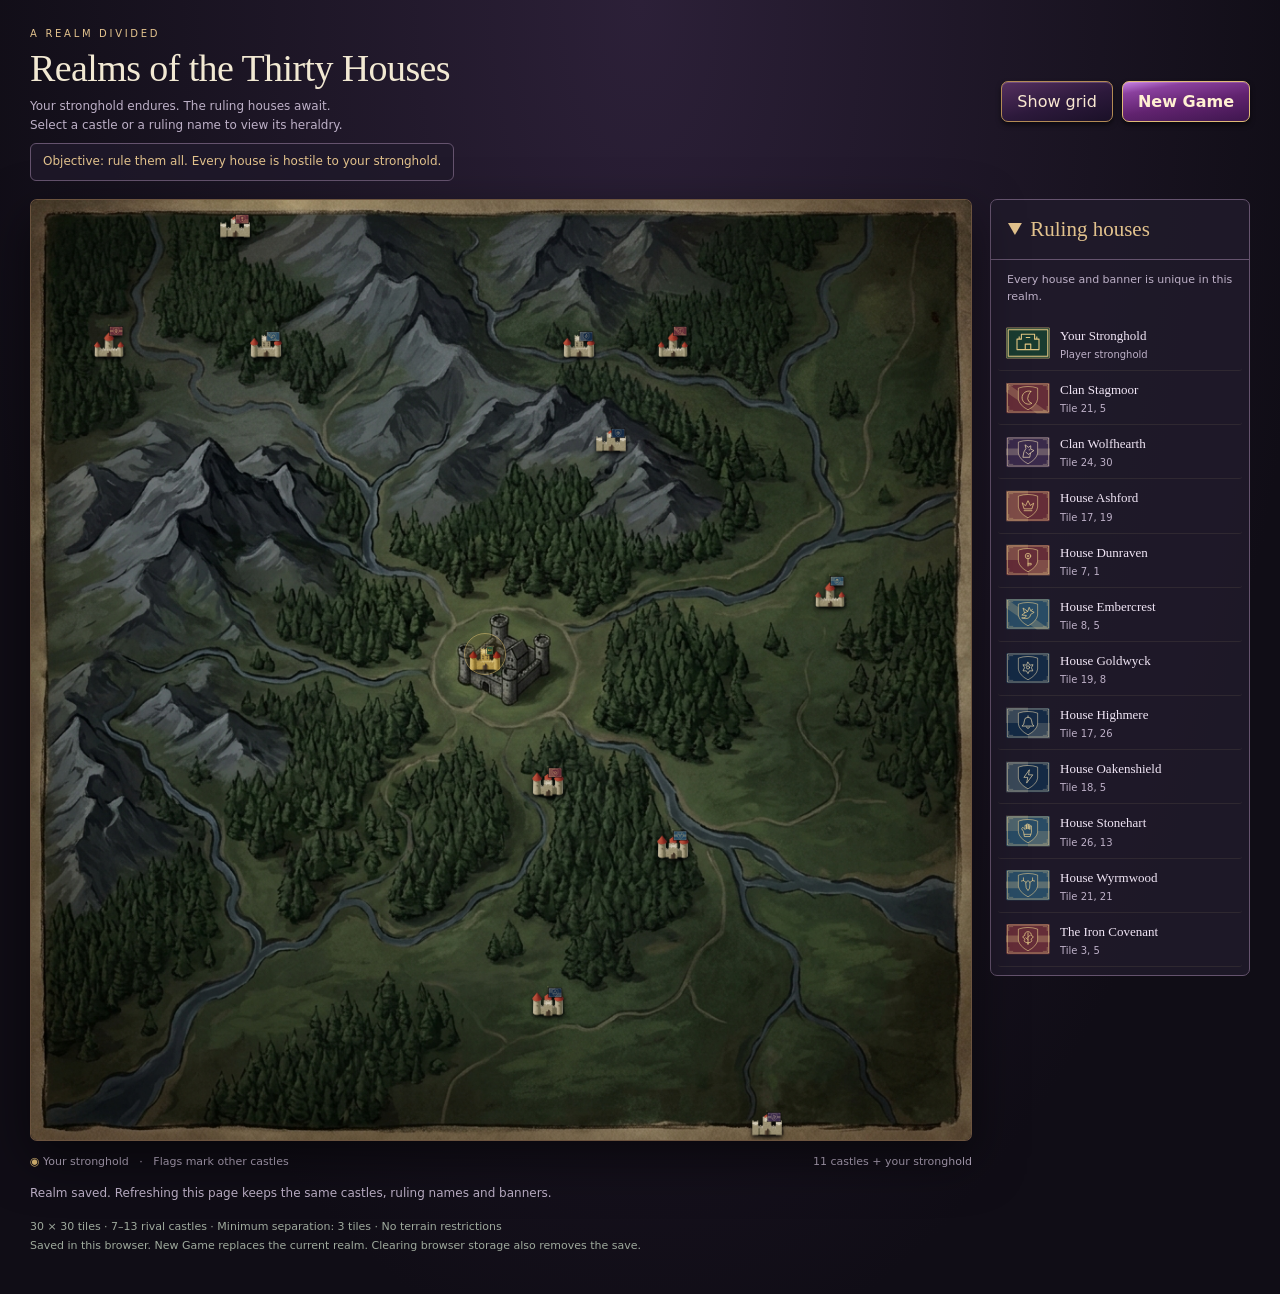
==== commit 7eaf3bdd: "Add files via upload" ====
--- a/worldmap/index.html
+++ b/worldmap/index.html
@@ -171,9 +171,9 @@
   else if(hs.expedition){why.raid=why.attack='An expedition is already under way.'}
   else if(hs.invasion&&(hs.invasion.active||hs.invasion.combat)){why.raid=why.attack='Finish the invasion at your gate first.'}
   else if(hs.over){why.raid=why.attack='Your keep has fallen.'}
-  else if(!(hs.guards&&hs.guards.length)){why.raid='A raid needs at least one guard. Hire one at your Barracks.'}
+  else{const gn=(hs.guards&&hs.guards.length)||0,sn=(hs.collectors&&hs.collectors.length)||0;if(!gn)why.attack='An attack needs your prince and at least one guard. Hire a guard at your Barracks.';if(!gn&&!sn)why.raid='A raid needs at least one available guard or servant.'}
   for(const [mode,label] of [['raid','Raid for loot'],['attack','Attack stronghold']]){const b=document.createElement('button');b.className='btn';b.type='button';b.disabled=!!why[mode];b.textContent=label;if(!why[mode])b.addEventListener('click',()=>{try{parent.postMessage({type:'startExpedition',mode,castleId:c.id},'*')}catch(e){}});box.append(b)}
-  const n=document.createElement('p');n.className='foe-note';n.textContent=why.raid||why.attack||(live?'Raid: up to two guards, no throne room. Attack: your prince and up to two guards, throne room open.':'');extra.append(r,box,n)}
+  const n=document.createElement('p');n.className='foe-note';n.textContent=[why.raid,why.attack].filter((v,i,a)=>v&&a.indexOf(v)===i).join(' ')||(live?'Raid: choose one to three guards or servants; the prince stays home and the throne room is closed. Attack: your prince, one guard and up to one servant; the throne room is open.':'');extra.append(r,box,n)}
  if(!detailDialog.open)detailDialog.showModal();
 }
 function selectTile(tile,x,y){
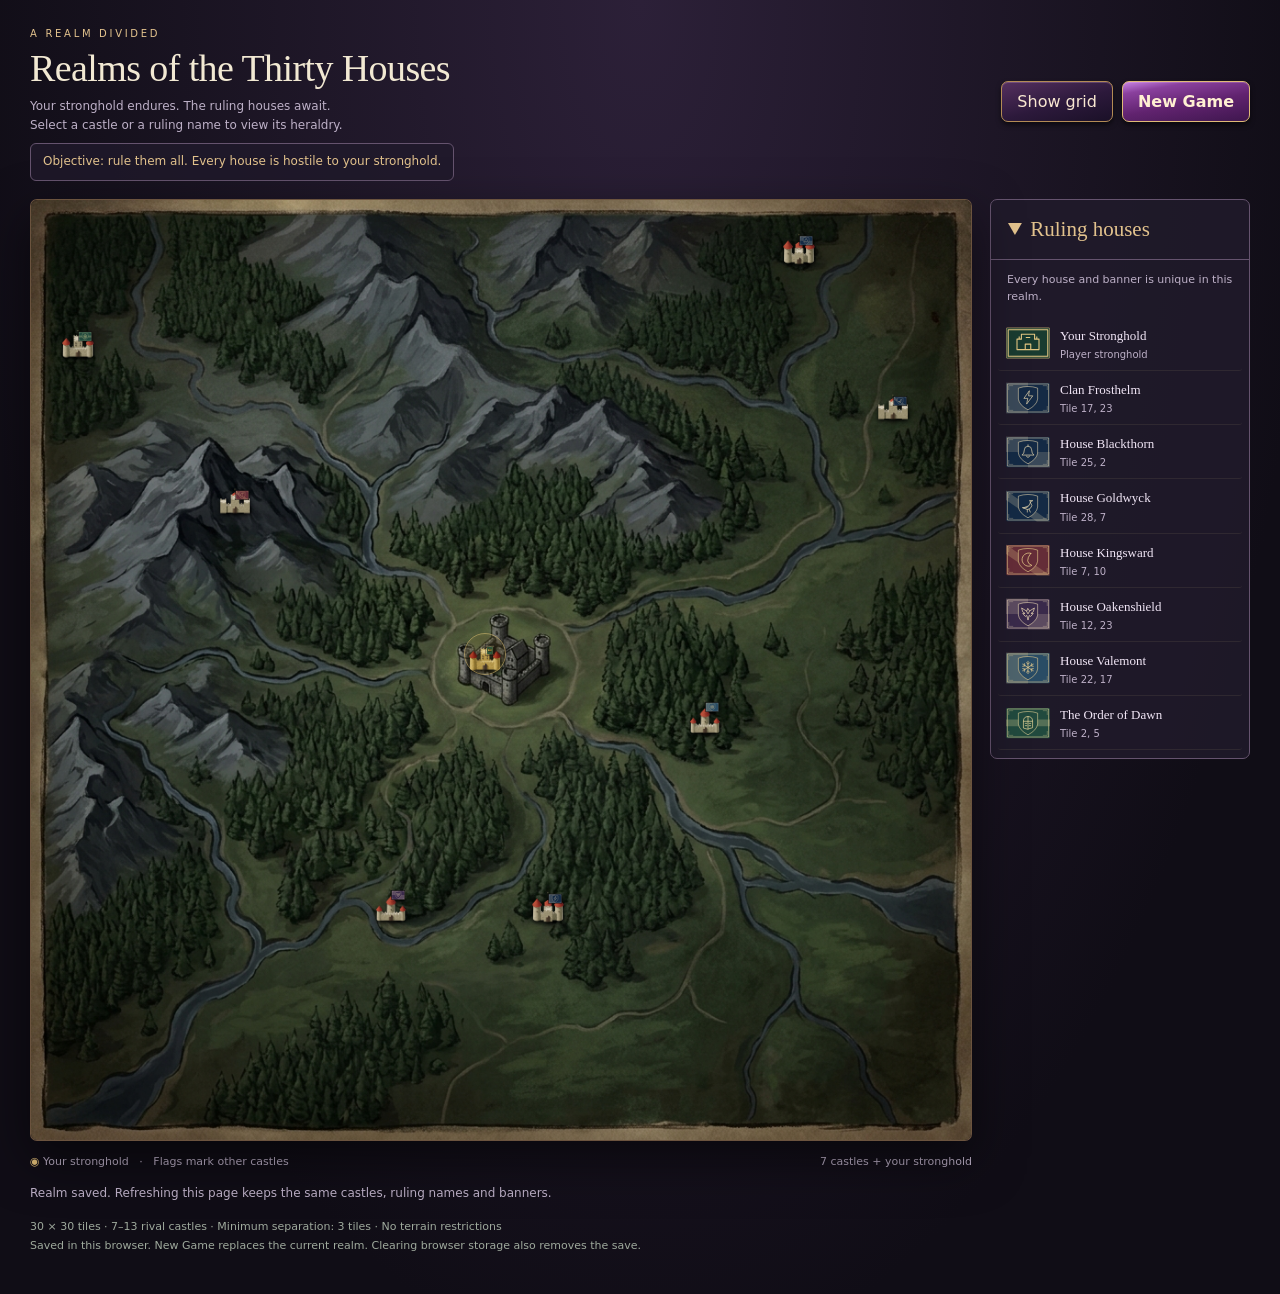
==== commit da935118: "Add tiered world map dungeon expeditions" ====
--- a/worldmap/index.html
+++ b/worldmap/index.html
@@ -46,6 +46,14 @@
 .wm-flag{transform-box:fill-box;transform-origin:0 0;animation:wmWave 3.6s ease-in-out infinite}
 @keyframes wmWave{0%,100%{transform:skewY(-2.5deg) scaleX(1)}50%{transform:skewY(3deg) scaleX(.94)}}
 @media(prefers-reduced-motion:reduce){.wm-flag{animation:none}}html.nomotion .wm-flag{animation:none}
+
+.dungeon-marker{--tier:#9bd6aa;display:grid;justify-items:center;align-content:center;gap:1px;color:var(--tier);padding:0;min-width:34px!important}
+.dungeon-marker[data-tier="medium"]{--tier:#ffd278}
+.dungeon-marker[data-tier="high"]{--tier:#ffa3a3}
+.dungeon-marker svg{width:26px!important;height:27px!important;filter:drop-shadow(0 1px 2px #000)}
+.dungeon-marker span{border:1px solid currentColor;border-radius:4px;background:#141211;line-height:1.2;font-weight:750;font-size:9px;padding:0 3px}
+.dungeon-marker.sealed svg{filter:grayscale(.8)}
+.dungeon-emblem{width:42px;height:42px;color:#e2bc7f}
 </style>
 </head>
 <body><script>if(/[?&]embed=1/.test(location.search))document.documentElement.classList.add("embed");try{if(JSON.parse(localStorage.getItem("stronghold-architect-settings")||"{}").reduceMotion)document.documentElement.classList.add("nomotion")}catch(e){}</script><main class="page">
@@ -143,6 +151,68 @@
  tile.dataset.type=home?'stronghold':'castle';tile.dataset.castleId=c.id;
  b.className='castle-button'+(home?' home':'');b.type='button';b.title=(home?homeName():c.rulingName)+' · Tile '+(c.x+1)+', '+(c.y+1);b.setAttribute('aria-label',b.title+' — open details');b.className+=mine?' mine':'';b.innerHTML=markerSvg(a,home,parseInt(String(c.id).replace(/\D/g,''))||0,mine);tile.appendChild(b);
 }
+const DUNGEON_ICON='<svg viewBox="0 0 36 38" aria-hidden="true"><path d="M4 35V16a14 14 0 0 1 28 0v19Z" fill="#554c4c" stroke="currentColor" stroke-width="2"/><path d="M11 35V17a7 7 0 0 1 14 0v18Z" fill="#161318"/><path d="M6 24h5m14 0h5M6 30h5m14 0h5M18 4v6M8 10l4 4m16-4-4 4M3 36h30" fill="none" stroke="#c3b5ae" stroke-width="1.4"/></svg>';
+let dungeonStatusTimer;
+function mapDungeons(){
+ if(!document.documentElement.classList.contains('embed'))return [];
+ try{return parent.dungeonMapInfo?.()||[]}catch{return []}
+}
+function addDungeonMarker(d){
+ const tile=tiles.get(d.x+','+d.y);
+ tile.dataset.type='dungeon';
+ const button=document.createElement('button');
+ button.type='button';
+ button.className='castle-button dungeon-marker'+(d.remaining>0?' sealed':'');
+ button.dataset.tier=d.tier.toLowerCase();
+ button.dataset.dungeonId=d.id;
+ button.setAttribute('aria-label',d.name+' · '+d.tier+' dungeon');
+ button.innerHTML=DUNGEON_ICON+'<span>'+d.tier+'</span>';
+ tile.append(button);
+ const row=document.createElement('button');
+ row.className='ruler';
+ row.type='button';
+ row.innerHTML='<span class="dungeon-emblem">'+DUNGEON_ICON+'</span><span><strong></strong><small></small></span>';
+ row.querySelector('strong').textContent=d.name;
+ row.querySelector('small').textContent=d.tier+' dungeon';
+ row.onclick=()=>selectTile(tile,d.x,d.y);
+ roster.append(row);
+}
+function showDungeonDetails(d){
+ document.getElementById('castle-name').textContent=d.name;
+ document.getElementById('castle-kind').textContent=d.tier+' dungeon';
+ document.getElementById('castle-arms').innerHTML='<div class="dungeon-emblem" style="width:100%;height:auto;max-width:140px;margin:auto">'+DUNGEON_ICON+'</div>';
+ document.getElementById('charge-name').textContent=d.boss;
+ document.getElementById('castle-location').textContent=`Column ${d.x+1}, row ${d.y+1}`;
+ document.getElementById('castle-type').textContent='Boss Vault';
+ const status=document.createElement('p'),warning=document.createElement('p'),enter=document.createElement('button');
+ status.className='relation';
+ warning.className='foe-note';
+ warning.textContent=`Recommended prince level ${d.recommended}+. ${d.warning} The prince explores solo.`;
+ enter.className='btn';
+ enter.type='button';
+ enter.onclick=()=>{
+  detailDialog.close();
+  parent.postMessage({type:'startExpedition',mode:'dungeon',castleId:d.id},location.origin);
+ };
+ document.getElementById('castle-extra').replaceChildren(status,warning,enter);
+ function update(){
+  const live=mapDungeons().find(entry=>entry.id===d.id);
+  if(!live)return;
+  const {remaining,blocked,dayMs,hasProgress}=live;
+ tiles.get(d.x+','+d.y).querySelector('.dungeon-marker')?.classList.toggle('sealed',remaining>0);
+  if(remaining>0){
+   const days=Math.floor(remaining/dayMs),seconds=Math.ceil((remaining%dayMs)/1000);
+   status.textContent=`Sealed for ${days?days+'d ':''}${Math.floor(seconds/60)}m ${seconds%60}s of game time`;
+  }else status.textContent=blocked||(hasProgress?'Progress saved':'Open from day one');
+  enter.disabled=remaining>0||!!blocked;
+  enter.textContent=hasProgress?'Resume expedition':'Enter dungeon';
+ }
+ update();
+ if(!detailDialog.open)detailDialog.showModal();
+ clearInterval(dungeonStatusTimer);
+ dungeonStatusTimer=setInterval(update,1000);
+}
+detailDialog.addEventListener('close',()=>clearInterval(dungeonStatusTimer));
 function renderWorld(){
  selectedTileEl?.classList.remove('selected');selectedTileEl=null;
  for(const t of tiles.values()){t.replaceChildren();t.dataset.type=(t.dataset.x==='14'&&t.dataset.y==='14')?'stronghold':'wilderness';delete t.dataset.castleId;}
@@ -155,7 +225,9 @@
   button.querySelector('strong').textContent=c.rulingName;button.querySelector('small').textContent=home?'Player stronghold':'Tile '+(c.x+1)+', '+(c.y+1);
   button.addEventListener('click',()=>selectTile(tiles.get(c.x+','+c.y),c.x,c.y));roster.appendChild(button);
  }
- document.getElementById('count-label').textContent=world?world.castles.length+' castles + your stronghold':'Your stronghold';
+ const dungeons=mapDungeons();
+ dungeons.forEach(addDungeonMarker);
+ document.getElementById('count-label').textContent=world?world.castles.length+' castles + your stronghold'+(dungeons.length?' · '+dungeons.length+' dungeons':''):'Your stronghold';
 }
 function showDetails(c,home){
  const mine=!home&&c.flag==='player',a=ARMS_POOL.find(a=>a.id===(c.flag&&c.flag!=='player'?c.flag:c.armsId))||ARMS_POOL.find(a=>a.id===c.armsId),ownerC=(!home&&world)?world.castles.find(x=>x.id===c.ownerId):null,foreign=!home&&!mine&&ownerC&&ownerC.id!==c.id;
@@ -178,6 +250,8 @@
 }
 function selectTile(tile,x,y){
  selectedTileEl?.classList.remove('selected');tile.classList.add('selected');selectedTileEl=tile;
+ const dungeon=mapDungeons().find(d=>d.x===x&&d.y===y);
+ if(dungeon){showDungeonDetails(dungeon);return}
  const home=x===14&&y===14,c=home?{id:'stronghold',x,y,rulingName:homeName()}:world?.castles.find(c=>c.x===x&&c.y===y);
  const detail={x,y,type:tile.dataset.type,castle:c?structuredClone(c):null};
  window.dispatchEvent(new CustomEvent('mapTileClicked',{detail}));
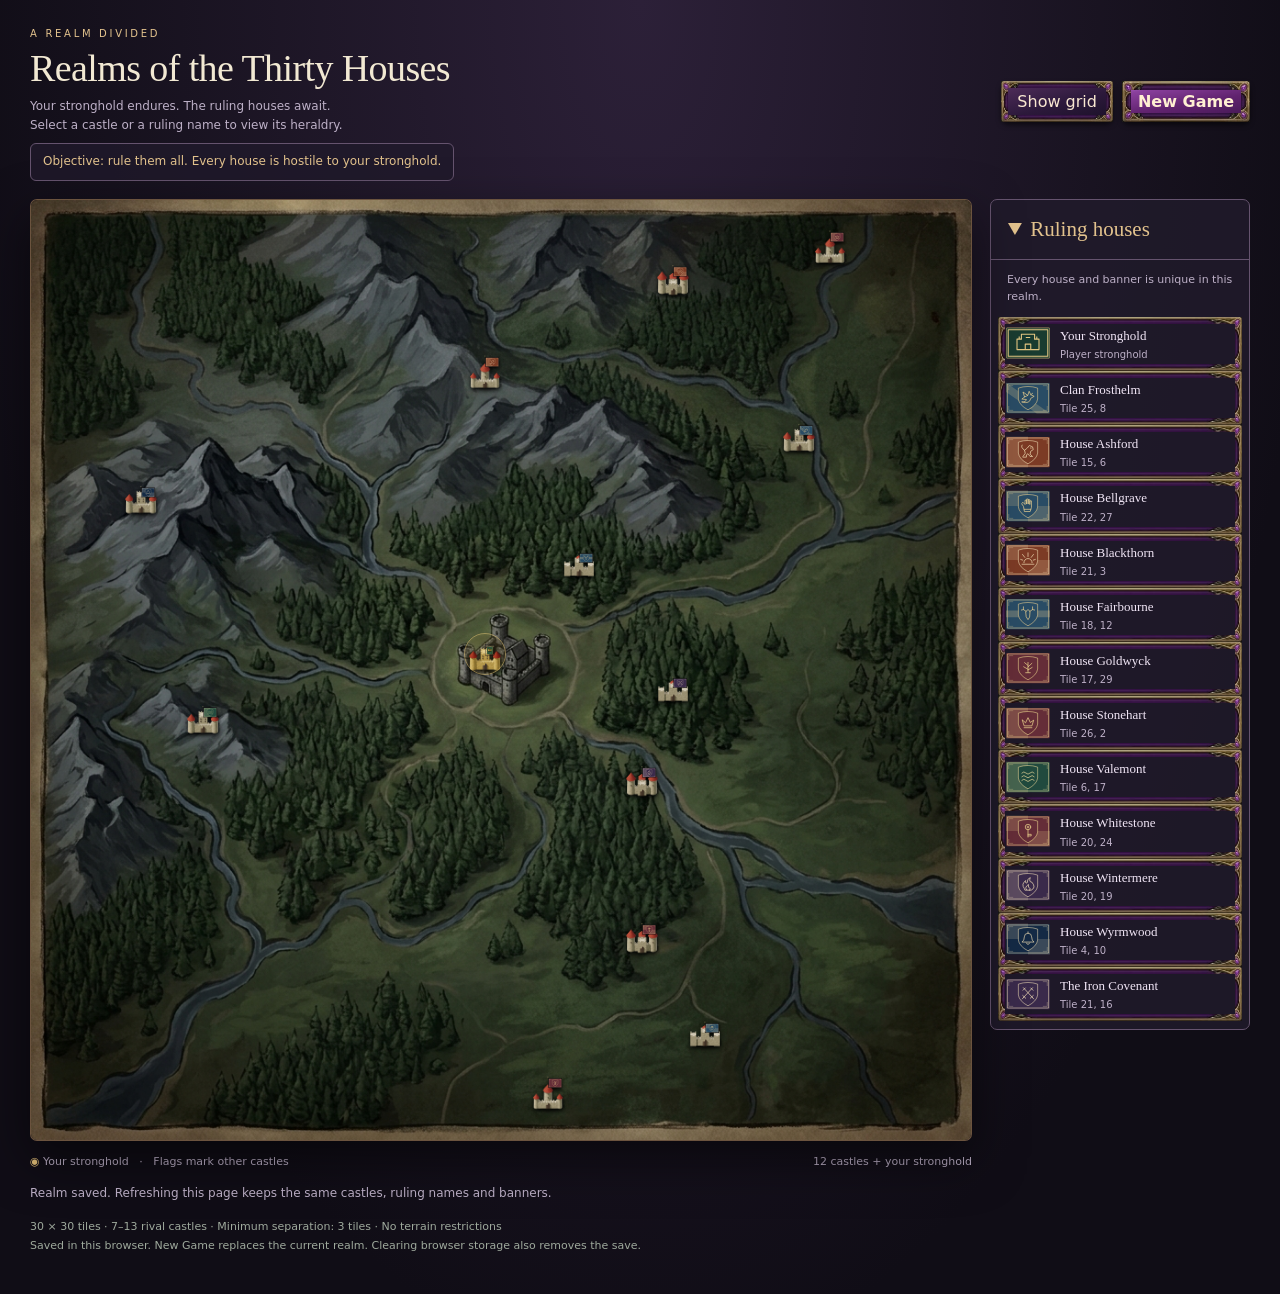
==== commit f2f72357: "Add Phase 3 gold and amethyst button accents" ====
--- a/worldmap/index.html
+++ b/worldmap/index.html
@@ -55,7 +55,7 @@
 .dungeon-marker.sealed svg{filter:grayscale(.8)}
 .dungeon-emblem{width:42px;height:42px;color:#e2bc7f}
 </style>
-</head>
+<link rel="stylesheet" href="../button-frames.css?v=phase3"></head>
 <body><script>if(/[?&]embed=1/.test(location.search))document.documentElement.classList.add("embed");try{if(JSON.parse(localStorage.getItem("stronghold-architect-settings")||"{}").reduceMotion)document.documentElement.classList.add("nomotion")}catch(e){}</script><main class="page">
 <header><div><button id="back-home" class="btn primary" type="button">← Back to stronghold</button><span class="eyebrow">A realm divided</span><h1>Realms of the Thirty Houses</h1><p>Your stronghold endures. The ruling houses await.<br>Select a castle or a ruling name to view its heraldry.</p><p class="objective">Objective: rule them all. Every house is hostile to your stronghold.</p></div><div class="actions"><button id="zoom-out" class="btn zbtn" type="button" aria-label="Zoom out">−</button><button id="zoom-in" class="btn zbtn" type="button" aria-label="Zoom in">+</button><button id="zoom-reset" class="btn zbtn" type="button">Reset view</button><button id="grid-toggle" class="btn" aria-pressed="false">Show grid</button><button id="new-game" class="btn primary">New Game</button></div></header>
 <div class="layout"><section class="map-column" aria-label="World map"><div id="map-wrapper"><img id="map-image" src="world-map.png" alt="Medieval fantasy world with mountains, forests, rivers and a central stronghold"><div id="image-warning" class="hidden">The map image could not load. Keep world-map.png in the same folder as this HTML file.</div><div id="tile-grid" role="group" aria-label="30 by 30 interactive world map"></div></div><div class="map-footer"><span><span class="gold">◉</span> Your stronghold &nbsp; · &nbsp; Flags mark other castles</span><span id="count-label">Preparing realm…</span></div></section>
--- a/button-frames.css
+++ b/button-frames.css
@@ -0,0 +1,34 @@
+/* Phase 3 gold and amethyst button accents. The center slice is omitted. */
+:root{
+ --button-frame:url("assets/ui-button-frame.webp");
+ --button-gold:#d5ac6f;
+}
+:is(button,input[type=button],input[type=submit],input[type=reset]):not(:where(.cell,.castle-button,.exp-room-chest,.hand-card,.swatch,#world-map-toggle)){
+ border-image-width:var(--button-frame-width,7px)!important;
+ border-image-source:var(--button-frame)!important;
+ border-image-slice:13 15 13 15!important;
+ border-image-repeat:stretch!important;
+}
+:is(.menu-content button,.setup-actions button,button.primary,.dialog-buttons button){
+ --button-frame-width:9px;
+}
+:is(.game-topbar button,.game-footer button,.merchant-slot,.tile,.target,.map-close,.bs-tools button){
+ --button-frame-width:5px;
+}
+:is(button,input[type=button],input[type=submit],input[type=reset]):not(:where(.cell,.castle-button,.exp-room-chest,.hand-card,.swatch)):focus-visible{
+ outline:2px solid #ffe2a8;
+ outline-offset:2px;
+}
+:is(button,input[type=button],input[type=submit],input[type=reset]):not(:disabled,[aria-disabled=true]):not(:where(.cell,.castle-button,.exp-room-chest,.hand-card,.swatch,#world-map-toggle)):hover{
+ border-image-width:calc(var(--button-frame-width,7px) + 1px)!important;
+}
+:is(button,input[type=button],input[type=submit],input[type=reset]):is(:disabled,[aria-disabled=true]):not(:where(.cell,.castle-button,.exp-room-chest,.hand-card,.swatch,#world-map-toggle)){
+ border-image-source:linear-gradient(135deg,#806f5b,#544458)!important;
+ border-image-slice:1!important;
+ border-image-width:1px!important;
+}
+#world-map-toggle,.swatch{border-color:var(--button-gold)}
+#world-map-toggle{box-shadow:inset 0 0 0 2px #3f254d,0 0 0 1px #67486f,0 3px 12px #000b}
+@media(forced-colors:active){
+ button,input[type=button],input[type=submit],input[type=reset]{border-image:none!important}
+}
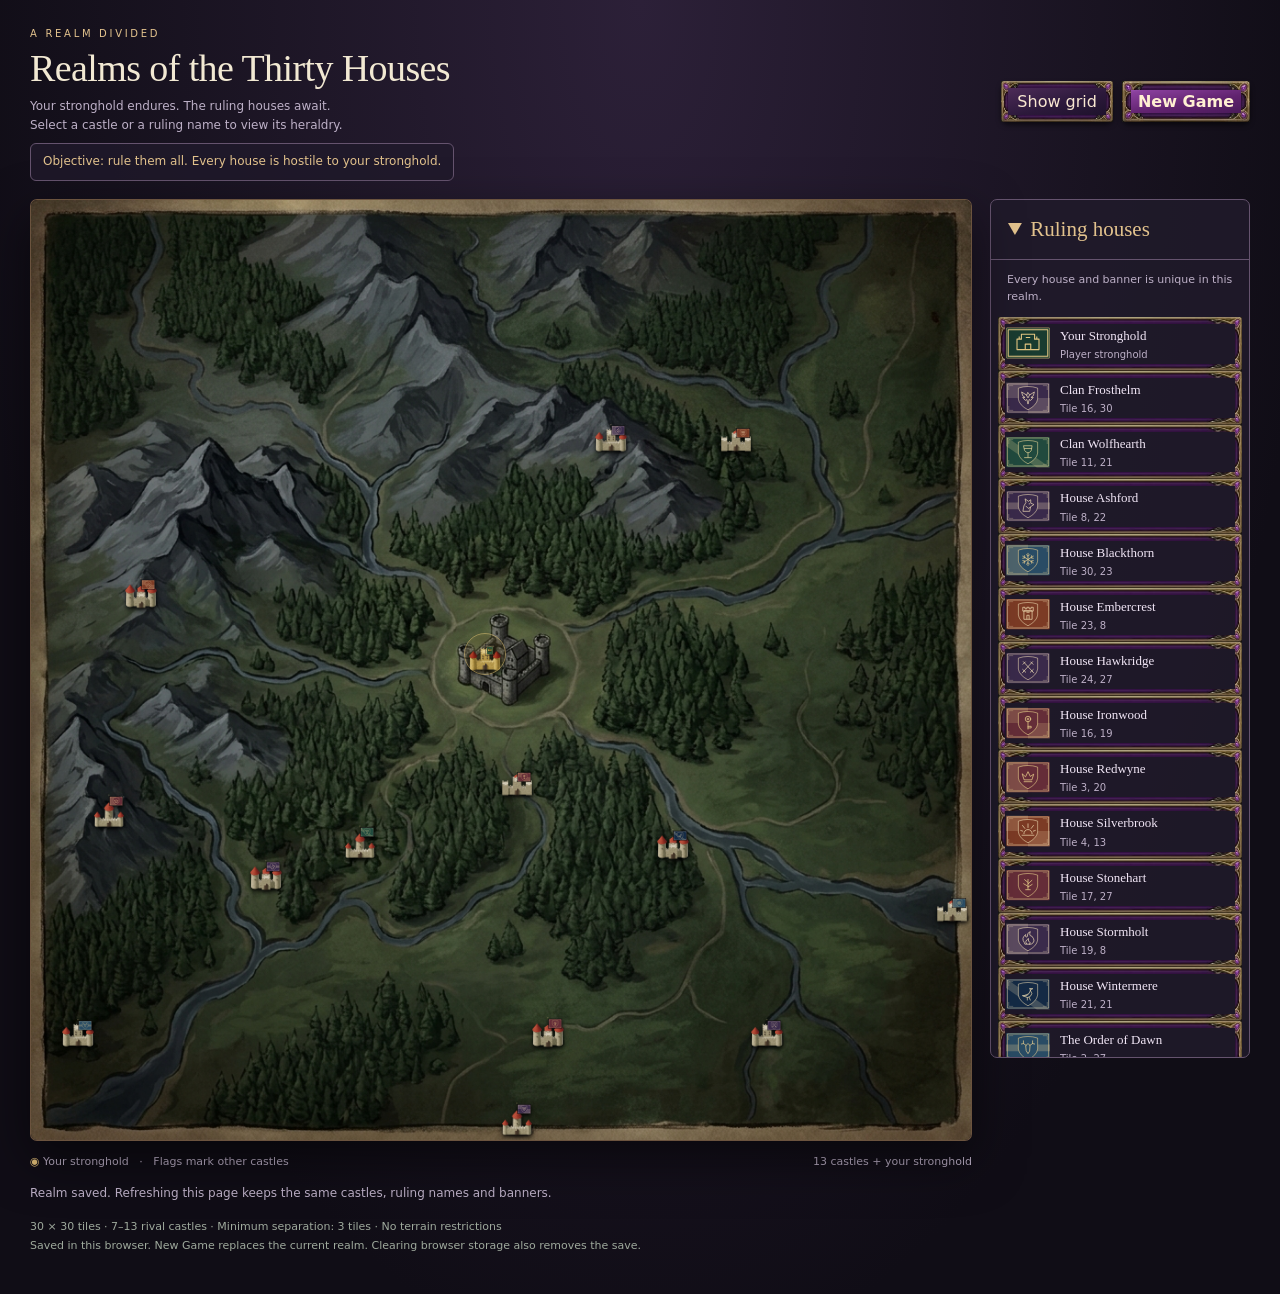
==== commit 08a6d7cd: "Add rival conquest progression and refresh research purchases" ====
--- a/worldmap/index.html
+++ b/worldmap/index.html
@@ -244,8 +244,10 @@
   else if(hs.invasion&&(hs.invasion.active||hs.invasion.combat)){why.raid=why.attack='Finish the invasion at your gate first.'}
   else if(hs.over){why.raid=why.attack='Your keep has fallen.'}
   else{const gn=(hs.guards&&hs.guards.length)||0,sn=(hs.collectors&&hs.collectors.length)||0;if(!gn)why.attack='An attack needs your prince and at least one guard. Hire a guard at your Barracks.';if(!gn&&!sn)why.raid='A raid needs at least one available guard or servant.'}
+  const mh=(()=>{try{return parent.mapHelpers||null}catch(e){return null}})(),di=live&&mh?mh.describe(c.id):null;if(live&&mh&&!why.attack)why.attack=mh.reason('attack',c.id);if(live&&mh&&!why.raid)why.raid=mh.reason('raid',c.id);
   for(const [mode,label] of [['raid','Raid for loot'],['attack','Attack stronghold']]){const b=document.createElement('button');b.className='btn';b.type='button';b.disabled=!!why[mode];b.textContent=label;if(!why[mode])b.addEventListener('click',()=>{try{parent.postMessage({type:'startExpedition',mode,castleId:c.id},'*')}catch(e){}});box.append(b)}
-  const n=document.createElement('p');n.className='foe-note';n.textContent=[why.raid,why.attack].filter((v,i,a)=>v&&a.indexOf(v)===i).join(' ')||(live?'Raid: choose one to three guards or servants; the prince stays home and the throne room is closed. Attack: your prince, one guard and up to one servant; the throne room is open.':'');extra.append(r,box,n)}
+  if(di){const st=document.createElement('p');st.className='foe-note';st.textContent=`Fortification ${'★'.repeat(di.fort)}${'☆'.repeat(5-di.fort)} · ${di.temper} · ${di.defenders} defender${di.defenders===1?'':'s'}${di.defenders?` (levels ${di.minLevel}–${di.maxLevel})`:''}${di.empire>1?` · ruler of ${di.empire} strongholds`:''}${di.alert?` · on alert for ${di.alert} more day${di.alert===1?'':'s'}`:''}. Your Siegecraft: ${di.siege} of ${di.fort} needed to assault. An assault costs ${di.muster.gold} gold and ${di.muster.food} food.`;extra.append(r,st,box)}else extra.append(r,box);
+  const n=document.createElement('p');n.className='foe-note';n.textContent=[why.raid,why.attack].filter((v,i,a)=>v&&a.indexOf(v)===i).join(' ')||(live?'Raid: choose one to three guards or servants; the prince stays home and the throne room is closed. Attack: your prince, one guard and up to one servant; the throne room is open.':'');extra.append(n)}
  if(!detailDialog.open)detailDialog.showModal();
 }
 function selectTile(tile,x,y){
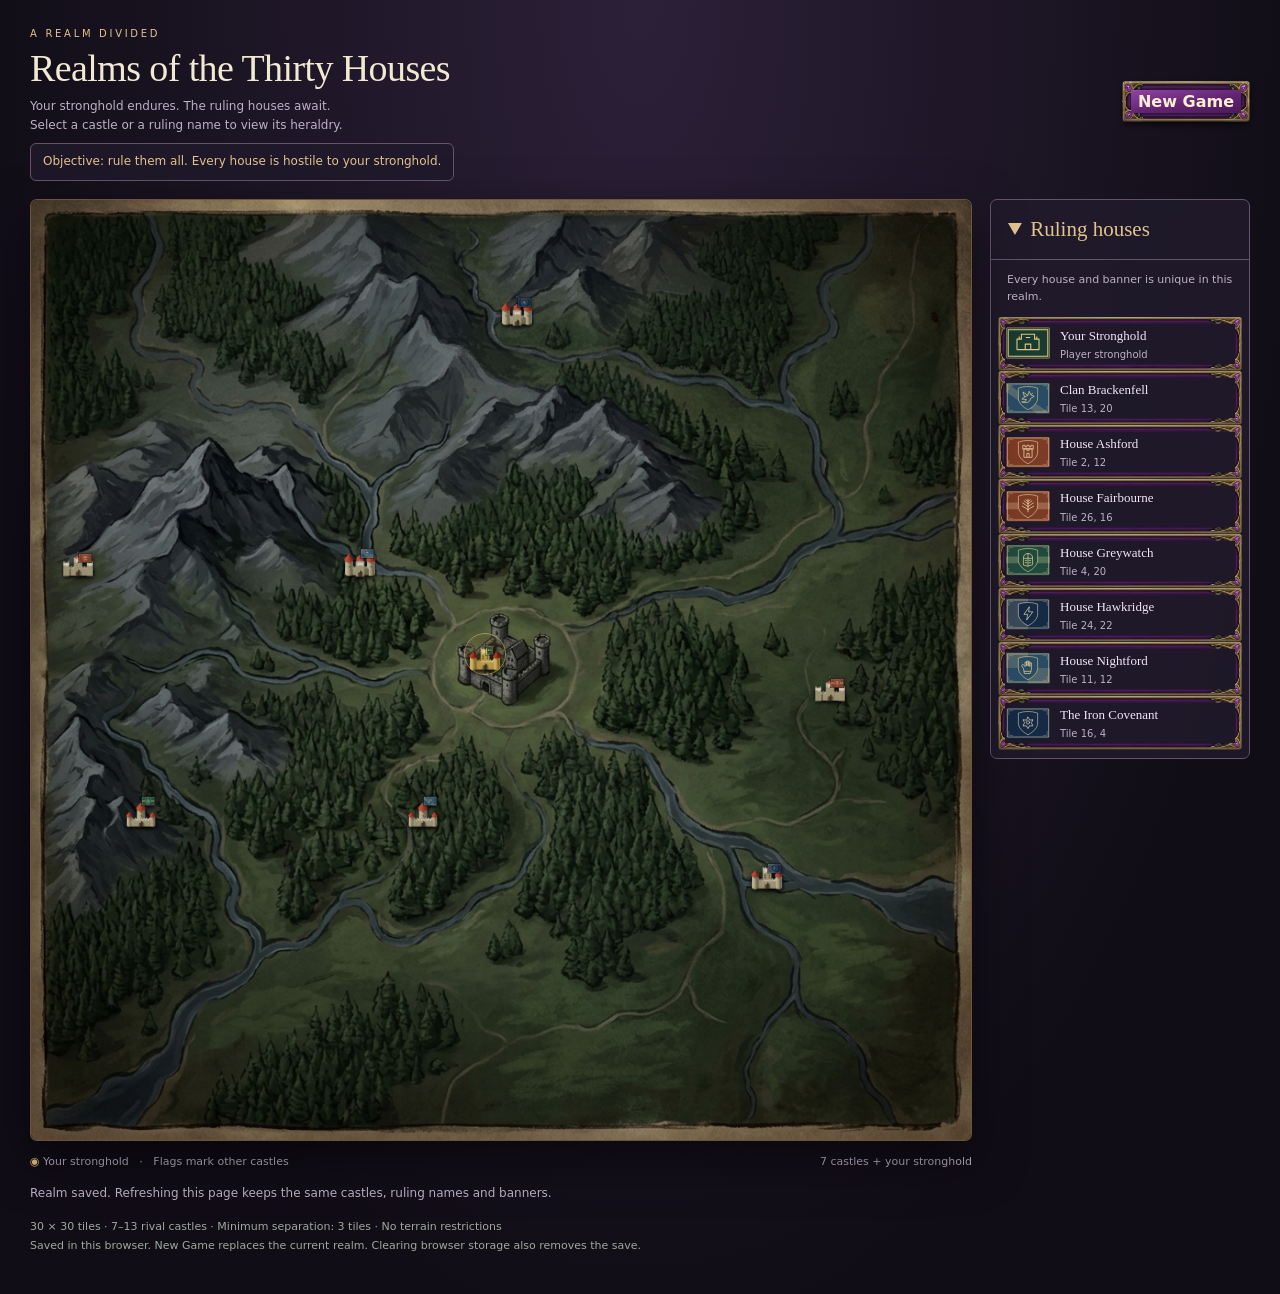
==== commit dcb5a71d: "Restyle main menu title and remove map grid toggle" ====
--- a/worldmap/index.html
+++ b/worldmap/index.html
@@ -4,7 +4,7 @@
 <meta charset="utf-8"><meta name="viewport" content="width=device-width,initial-scale=1">
 <title>Realms of the Thirty Houses</title>
 <style>
-:root{color-scheme:dark;--gold:#dac188;--muted:#b5b2a5;--panel:#1a211f;--line:#ad966a45}*{box-sizing:border-box}body{margin:0;background:radial-gradient(ellipse at top,#24312c,#101615 75%);color:#f2e9d3;font-family:system-ui,-apple-system,sans-serif;padding:22px}button{font:inherit;cursor:pointer}button:focus-visible,summary:focus-visible{outline:3px solid #eed7a4;outline-offset:4px}button:disabled{opacity:.5;cursor:default}.page{max-width:1220px;margin:auto}header{display:flex;align-items:center;justify-content:space-between;gap:18px;margin-bottom:18px}.eyebrow{font-size:10px;letter-spacing:2.7px;text-transform:uppercase;color:var(--gold)}h1{font:clamp(25px,4vw,38px) Georgia,serif;letter-spacing:-.6px;margin:5px 0}header p{font-size:12px;margin:7px 0;color:var(--muted);line-height:1.6}.actions{display:flex;flex-wrap:wrap;gap:9px;align-items:center;justify-content:flex-end}.btn{background:#29382f;border:1px solid #917e53;color:#f2e5c8;padding:10px 15px;border-radius:5px;white-space:nowrap}.btn.primary{background:#cdb079;color:#171e19;font-weight:650}.btn:hover{filter:brightness(1.14)}.layout{display:grid;grid-template-columns:minmax(0,1fr) 260px;gap:18px;align-items:start}.map-column{min-width:0}#map-wrapper{position:relative;width:100%;aspect-ratio:1;border:1px solid #b6a07077;border-radius:7px;overflow:hidden;box-shadow:0 18px 50px #0008;background:#252b25;user-select:none}#map-image{display:block;width:100%;height:100%;object-fit:cover;pointer-events:none}#tile-grid{position:absolute;inset:0;display:grid;grid-template-columns:repeat(30,1fr);grid-template-rows:repeat(30,1fr)}.tile{position:relative;border:1px solid transparent;min-width:0;min-height:0;cursor:crosshair}.tile:hover{background:#ffedba20;border-color:#ffedba66}.tile.selected{border-color:#ffe4a1;background:#ffdb7529;box-shadow:inset 0 0 7px #f6d38588}.show-grid .tile{border-color:#fff2}.castle-button{z-index:2;position:absolute;left:50%;top:50%;transform:translate(-50%,-50%);width:clamp(24px,3.1vw,36px);height:clamp(26px,3.4vw,40px);padding:0;background:none;border:0;border-radius:5px;filter:drop-shadow(0 2px 2px #000e)}.castle-button:hover,.castle-button:focus-visible{z-index:4;filter:drop-shadow(0 0 5px #ffe5aa)}.castle-button svg{display:block;width:100%;height:100%}.castle-button.home{outline:1px solid #edcc7980;background:#d8b85c20;border-radius:50%;width:clamp(25px,3.3vw,40px);height:clamp(25px,3.3vw,40px)}.tile[data-x="0"] .castle-button{left:0;transform:translateY(-50%)}.tile[data-x="29"] .castle-button{left:auto;right:0;transform:translateY(-50%)}.tile[data-y="0"] .castle-button{top:0;transform:translateX(-50%)}.tile[data-y="29"] .castle-button{top:auto;bottom:0;transform:translateX(-50%)}.tile[data-x="0"][data-y="0"] .castle-button,.tile[data-x="0"][data-y="29"] .castle-button,.tile[data-x="29"][data-y="0"] .castle-button,.tile[data-x="29"][data-y="29"] .castle-button{transform:none}.map-footer{display:flex;justify-content:space-between;gap:12px;color:var(--muted);font-size:11px;margin-top:12px;line-height:1.6}.gold{color:#e6c17a}.roster{background:#17211ed9;border:1px solid var(--line);border-radius:7px;overflow:hidden}.roster summary{padding:17px;font:21px Georgia;cursor:pointer;border-bottom:1px solid var(--line);color:#e6d5ae}.roster-intro{font-size:11px;line-height:1.6;padding:0 16px;color:var(--muted)}#roster-list{max-height:690px;overflow:auto;padding:0 7px 8px}.ruler{display:flex;width:100%;align-items:center;gap:10px;padding:10px 8px;background:none;color:#e9e1ce;border:0;border-bottom:1px solid #9e906a22;text-align:left;border-radius:3px}.ruler:hover{background:#d4b26b14}.ruler svg{width:44px;flex:0 0 44px;height:32px}.ruler strong{font:13px Georgia;display:block;line-height:1.4}.ruler small{display:block;font-size:10px;color:#a8b4a9;margin-top:4px}.empty{padding:16px;font-size:12px;color:#bbc4b8;line-height:1.5}#status{font-size:12px;line-height:1.5;color:#c3cdbf;margin:14px 0}#status.warning{color:#ffcf92}.bottom-note{font-size:11px;color:#9ea99c;line-height:1.7;margin:16px 0}.hidden{display:none!important}dialog{width:min(460px,calc(100vw - 28px));max-height:90dvh;overflow:auto;border:1px solid #b6a07088;border-radius:10px;background:linear-gradient(150deg,#28382e,#121b19);color:#eee7d7;padding:26px;box-shadow:0 25px 120px #000c}dialog::backdrop{background:#060d0bcc;backdrop-filter:blur(5px)}.dialog-head{display:flex;align-items:center;justify-content:space-between;gap:12px}.dialog-head .eyebrow{font-size:9px}.close{background:#d0c49a14;border:1px solid #d0c49a44;color:#e9dcba;border-radius:50%;width:34px;height:34px;font-size:24px;line-height:1}.arms-display{margin:18px auto 17px;max-width:255px}.arms-display svg{width:100%;display:block;filter:drop-shadow(0 7px 10px #0008)}h2{font:29px Georgia;line-height:1.2;margin:12px 0 6px;text-wrap:balance}.charge-name{color:#c7b88e;font:14px Georgia;margin:0 0 20px}dl{display:grid;grid-template-columns:1fr 1fr;border-top:1px solid var(--line);margin:20px 0 0;padding:16px 0 0;gap:10px;font-size:12px}dt{color:#b0bbaa}dd{margin:0;text-align:right;color:#eadbb4}.future{border-top:1px solid var(--line);padding-top:17px;margin:20px 0 0;color:#abb6aa;font-size:12px;line-height:1.7}.dialog-actions{display:flex;gap:10px;justify-content:flex-end;margin-top:24px}.confirm-copy{color:#c5cdbf;font-size:14px;line-height:1.7}#image-warning{position:absolute;inset:0;padding:25%;color:#ffd29b;background:#171e1a;text-align:center;font-size:14px;line-height:1.6;pointer-events:none}noscript{display:block;padding:15px;color:#ffcb93}
+:root{color-scheme:dark;--gold:#dac188;--muted:#b5b2a5;--panel:#1a211f;--line:#ad966a45}*{box-sizing:border-box}body{margin:0;background:radial-gradient(ellipse at top,#24312c,#101615 75%);color:#f2e9d3;font-family:system-ui,-apple-system,sans-serif;padding:22px}button{font:inherit;cursor:pointer}button:focus-visible,summary:focus-visible{outline:3px solid #eed7a4;outline-offset:4px}button:disabled{opacity:.5;cursor:default}.page{max-width:1220px;margin:auto}header{display:flex;align-items:center;justify-content:space-between;gap:18px;margin-bottom:18px}.eyebrow{font-size:10px;letter-spacing:2.7px;text-transform:uppercase;color:var(--gold)}h1{font:clamp(25px,4vw,38px) Georgia,serif;letter-spacing:-.6px;margin:5px 0}header p{font-size:12px;margin:7px 0;color:var(--muted);line-height:1.6}.actions{display:flex;flex-wrap:wrap;gap:9px;align-items:center;justify-content:flex-end}.btn{background:#29382f;border:1px solid #917e53;color:#f2e5c8;padding:10px 15px;border-radius:5px;white-space:nowrap}.btn.primary{background:#cdb079;color:#171e19;font-weight:650}.btn:hover{filter:brightness(1.14)}.layout{display:grid;grid-template-columns:minmax(0,1fr) 260px;gap:18px;align-items:start}.map-column{min-width:0}#map-wrapper{position:relative;width:100%;aspect-ratio:1;border:1px solid #b6a07077;border-radius:7px;overflow:hidden;box-shadow:0 18px 50px #0008;background:#252b25;user-select:none}#map-image{display:block;width:100%;height:100%;object-fit:cover;pointer-events:none}#tile-grid{position:absolute;inset:0;display:grid;grid-template-columns:repeat(30,1fr);grid-template-rows:repeat(30,1fr)}.tile{position:relative;border:1px solid transparent;min-width:0;min-height:0;cursor:crosshair}.tile:hover{background:#ffedba20;border-color:#ffedba66}.tile.selected{border-color:#ffe4a1;background:#ffdb7529;box-shadow:inset 0 0 7px #f6d38588}.castle-button{z-index:2;position:absolute;left:50%;top:50%;transform:translate(-50%,-50%);width:clamp(24px,3.1vw,36px);height:clamp(26px,3.4vw,40px);padding:0;background:none;border:0;border-radius:5px;filter:drop-shadow(0 2px 2px #000e)}.castle-button:hover,.castle-button:focus-visible{z-index:4;filter:drop-shadow(0 0 5px #ffe5aa)}.castle-button svg{display:block;width:100%;height:100%}.castle-button.home{outline:1px solid #edcc7980;background:#d8b85c20;border-radius:50%;width:clamp(25px,3.3vw,40px);height:clamp(25px,3.3vw,40px)}.tile[data-x="0"] .castle-button{left:0;transform:translateY(-50%)}.tile[data-x="29"] .castle-button{left:auto;right:0;transform:translateY(-50%)}.tile[data-y="0"] .castle-button{top:0;transform:translateX(-50%)}.tile[data-y="29"] .castle-button{top:auto;bottom:0;transform:translateX(-50%)}.tile[data-x="0"][data-y="0"] .castle-button,.tile[data-x="0"][data-y="29"] .castle-button,.tile[data-x="29"][data-y="0"] .castle-button,.tile[data-x="29"][data-y="29"] .castle-button{transform:none}.map-footer{display:flex;justify-content:space-between;gap:12px;color:var(--muted);font-size:11px;margin-top:12px;line-height:1.6}.gold{color:#e6c17a}.roster{background:#17211ed9;border:1px solid var(--line);border-radius:7px;overflow:hidden}.roster summary{padding:17px;font:21px Georgia;cursor:pointer;border-bottom:1px solid var(--line);color:#e6d5ae}.roster-intro{font-size:11px;line-height:1.6;padding:0 16px;color:var(--muted)}#roster-list{max-height:690px;overflow:auto;padding:0 7px 8px}.ruler{display:flex;width:100%;align-items:center;gap:10px;padding:10px 8px;background:none;color:#e9e1ce;border:0;border-bottom:1px solid #9e906a22;text-align:left;border-radius:3px}.ruler:hover{background:#d4b26b14}.ruler svg{width:44px;flex:0 0 44px;height:32px}.ruler strong{font:13px Georgia;display:block;line-height:1.4}.ruler small{display:block;font-size:10px;color:#a8b4a9;margin-top:4px}.empty{padding:16px;font-size:12px;color:#bbc4b8;line-height:1.5}#status{font-size:12px;line-height:1.5;color:#c3cdbf;margin:14px 0}#status.warning{color:#ffcf92}.bottom-note{font-size:11px;color:#9ea99c;line-height:1.7;margin:16px 0}.hidden{display:none!important}dialog{width:min(460px,calc(100vw - 28px));max-height:90dvh;overflow:auto;border:1px solid #b6a07088;border-radius:10px;background:linear-gradient(150deg,#28382e,#121b19);color:#eee7d7;padding:26px;box-shadow:0 25px 120px #000c}dialog::backdrop{background:#060d0bcc;backdrop-filter:blur(5px)}.dialog-head{display:flex;align-items:center;justify-content:space-between;gap:12px}.dialog-head .eyebrow{font-size:9px}.close{background:#d0c49a14;border:1px solid #d0c49a44;color:#e9dcba;border-radius:50%;width:34px;height:34px;font-size:24px;line-height:1}.arms-display{margin:18px auto 17px;max-width:255px}.arms-display svg{width:100%;display:block;filter:drop-shadow(0 7px 10px #0008)}h2{font:29px Georgia;line-height:1.2;margin:12px 0 6px;text-wrap:balance}.charge-name{color:#c7b88e;font:14px Georgia;margin:0 0 20px}dl{display:grid;grid-template-columns:1fr 1fr;border-top:1px solid var(--line);margin:20px 0 0;padding:16px 0 0;gap:10px;font-size:12px}dt{color:#b0bbaa}dd{margin:0;text-align:right;color:#eadbb4}.future{border-top:1px solid var(--line);padding-top:17px;margin:20px 0 0;color:#abb6aa;font-size:12px;line-height:1.7}.dialog-actions{display:flex;gap:10px;justify-content:flex-end;margin-top:24px}.confirm-copy{color:#c5cdbf;font-size:14px;line-height:1.7}#image-warning{position:absolute;inset:0;padding:25%;color:#ffd29b;background:#171e1a;text-align:center;font-size:14px;line-height:1.6;pointer-events:none}noscript{display:block;padding:15px;color:#ffcb93}
 @media(min-width:1150px){#roster-list{max-height:740px}}@media(max-width:800px){body{padding:12px}.layout{grid-template-columns:1fr}.roster{margin-top:3px}#roster-list{max-height:340px;display:grid;grid-template-columns:1fr 1fr}header{align-items:flex-start}header p{max-width:310px}.actions{max-width:165px}.btn{font-size:12px;padding:9px 11px}.map-footer{font-size:10px}}@media(max-width:420px){header{display:block}.actions{max-width:none;justify-content:flex-start;margin-top:13px}h1{font-size:28px}#roster-list{grid-template-columns:1fr 1fr}.ruler{gap:6px}.ruler svg{width:30px;flex-basis:30px}.ruler strong{font-size:12px}dialog{padding:20px}}
 html.embed body{padding:10px}html.embed header p,html.embed .bottom-note{display:none}html.embed header .objective{display:block}html.embed header{margin-bottom:8px}html.embed h1{font-size:22px;margin:2px 0}html.embed .layout{grid-template-columns:minmax(0,1fr) 220px}html.embed #roster-list{max-height:58vh}@media(max-width:800px){html.embed .layout{grid-template-columns:1fr}}
 html.embed #new-game,html.embed #new-game-dialog{display:none!important}.relation{display:inline-block;margin:0 0 14px;padding:3px 10px;border:1px solid #c0584f;border-radius:12px;color:#ffb3a8;font-size:11px;letter-spacing:1px;text-transform:uppercase}.foe-actions{display:grid;gap:8px;margin-top:18px}.foe-actions .btn{width:100%}.foe-note{font-size:11px;color:#a9b3a8;margin:6px 0 0;line-height:1.5}.objective{border:1px solid var(--line);border-radius:6px;padding:8px 12px;margin:8px 0 0;font-size:12px;color:#e6d5ae;background:#17211e99}
@@ -57,7 +57,7 @@
 </style>
 <link rel="stylesheet" href="../button-frames.css?v=phase3"></head>
 <body><script>if(/[?&]embed=1/.test(location.search))document.documentElement.classList.add("embed");try{if(JSON.parse(localStorage.getItem("stronghold-architect-settings")||"{}").reduceMotion)document.documentElement.classList.add("nomotion")}catch(e){}</script><main class="page">
-<header><div><button id="back-home" class="btn primary" type="button">← Back to stronghold</button><span class="eyebrow">A realm divided</span><h1>Realms of the Thirty Houses</h1><p>Your stronghold endures. The ruling houses await.<br>Select a castle or a ruling name to view its heraldry.</p><p class="objective">Objective: rule them all. Every house is hostile to your stronghold.</p></div><div class="actions"><button id="zoom-out" class="btn zbtn" type="button" aria-label="Zoom out">−</button><button id="zoom-in" class="btn zbtn" type="button" aria-label="Zoom in">+</button><button id="zoom-reset" class="btn zbtn" type="button">Reset view</button><button id="grid-toggle" class="btn" aria-pressed="false">Show grid</button><button id="new-game" class="btn primary">New Game</button></div></header>
+<header><div><button id="back-home" class="btn primary" type="button">← Back to stronghold</button><span class="eyebrow">A realm divided</span><h1>Realms of the Thirty Houses</h1><p>Your stronghold endures. The ruling houses await.<br>Select a castle or a ruling name to view its heraldry.</p><p class="objective">Objective: rule them all. Every house is hostile to your stronghold.</p></div><div class="actions"><button id="zoom-out" class="btn zbtn" type="button" aria-label="Zoom out">−</button><button id="zoom-in" class="btn zbtn" type="button" aria-label="Zoom in">+</button><button id="zoom-reset" class="btn zbtn" type="button">Reset view</button><button id="new-game" class="btn primary">New Game</button></div></header>
 <div class="layout"><section class="map-column" aria-label="World map"><div id="map-wrapper"><img id="map-image" src="world-map.png" alt="Medieval fantasy world with mountains, forests, rivers and a central stronghold"><div id="image-warning" class="hidden">The map image could not load. Keep world-map.png in the same folder as this HTML file.</div><div id="tile-grid" role="group" aria-label="30 by 30 interactive world map"></div></div><div class="map-footer"><span><span class="gold">◉</span> Your stronghold &nbsp; · &nbsp; Flags mark other castles</span><span id="count-label">Preparing realm…</span></div></section>
 <details class="roster" open><summary>Ruling houses</summary><p class="roster-intro">Every house and banner is unique in this realm.</p><div id="roster-list"></div></details></div>
 <p id="status" role="status" aria-live="polite"></p><p class="bottom-note">30 × 30 tiles · 7–13 rival castles · Minimum separation: 3 tiles · No terrain restrictions<br>Saved in this browser. New Game replaces the current realm. Clearing browser storage also removes the save.</p><noscript>Enable JavaScript to generate castles, save your realm and open castle details.</noscript>
@@ -278,7 +278,6 @@
 document.getElementById('confirm-new').addEventListener('click',()=>{try{startNewGame();newDialog.close()}catch(e){setStatus('A new realm could not be created. Your current layout has been kept.',true)}});
 document.getElementById('close-details').addEventListener('click',()=>detailDialog.close());
 document.getElementById('back-home').addEventListener('click',()=>{try{parent.postMessage({type:'closeWorldMap'},'*')}catch(e){}});
-document.getElementById('grid-toggle').addEventListener('click',e=>{const shown=grid.classList.toggle('show-grid');e.currentTarget.setAttribute('aria-pressed',String(shown));e.currentTarget.textContent=shown?'Hide grid':'Show grid'});
 for(const d of [detailDialog,newDialog])d.addEventListener('click',e=>{const r=d.getBoundingClientRect();if(e.target===d&&(e.clientX<r.left||e.clientX>r.right||e.clientY<r.top||e.clientY>r.bottom))d.close()});
 document.getElementById('map-image').addEventListener('error',()=>document.getElementById('image-warning').classList.remove('hidden'));
 window.addEventListener('storage',e=>{
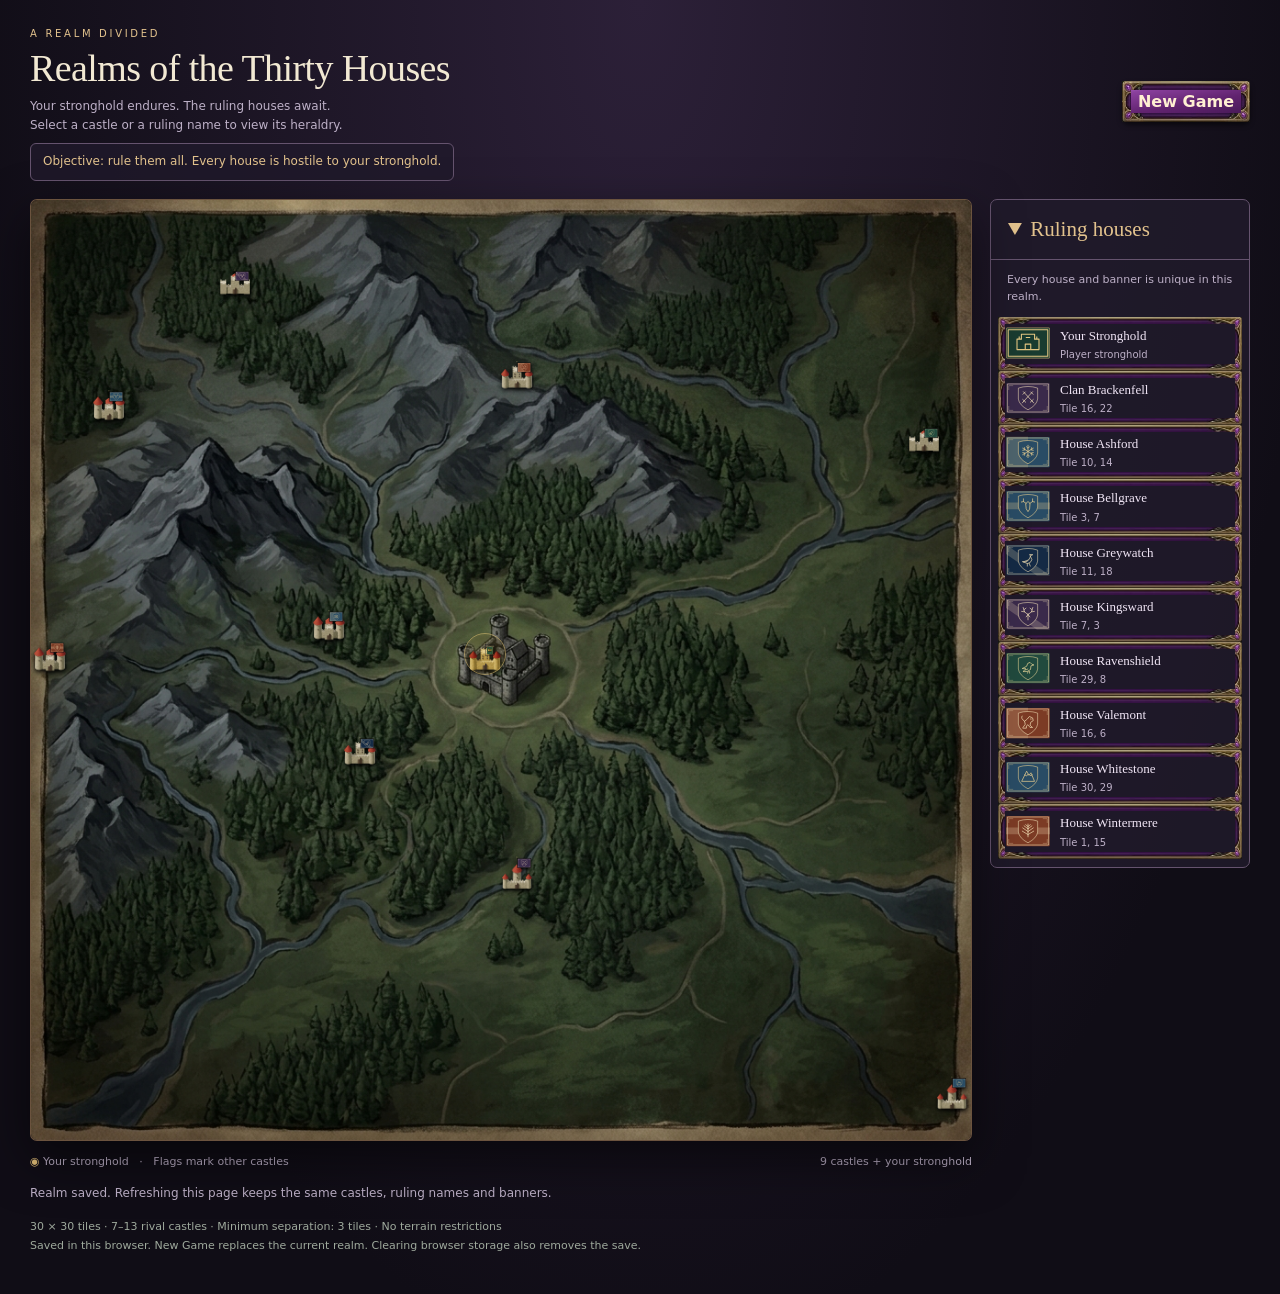
==== commit 7de45941: "Show dungeon party requirements before entry" ====
--- a/worldmap/index.html
+++ b/worldmap/index.html
@@ -187,11 +187,11 @@
  const status=document.createElement('p'),warning=document.createElement('p'),enter=document.createElement('button');
  status.className='relation';
  warning.className='foe-note';
- warning.textContent=`Recommended prince level ${d.recommended}+. ${d.warning} The prince explores solo.`;
+ warning.textContent=`Recommended prince level ${d.recommended}+. ${d.warning} Bring the prince and one guard. One servant may also join.`;
  enter.className='btn';
  enter.type='button';
  enter.onclick=()=>{
-  detailDialog.close();
+  if(enter.disabled)return;
   parent.postMessage({type:'startExpedition',mode:'dungeon',castleId:d.id},location.origin);
  };
  document.getElementById('castle-extra').replaceChildren(status,warning,enter);
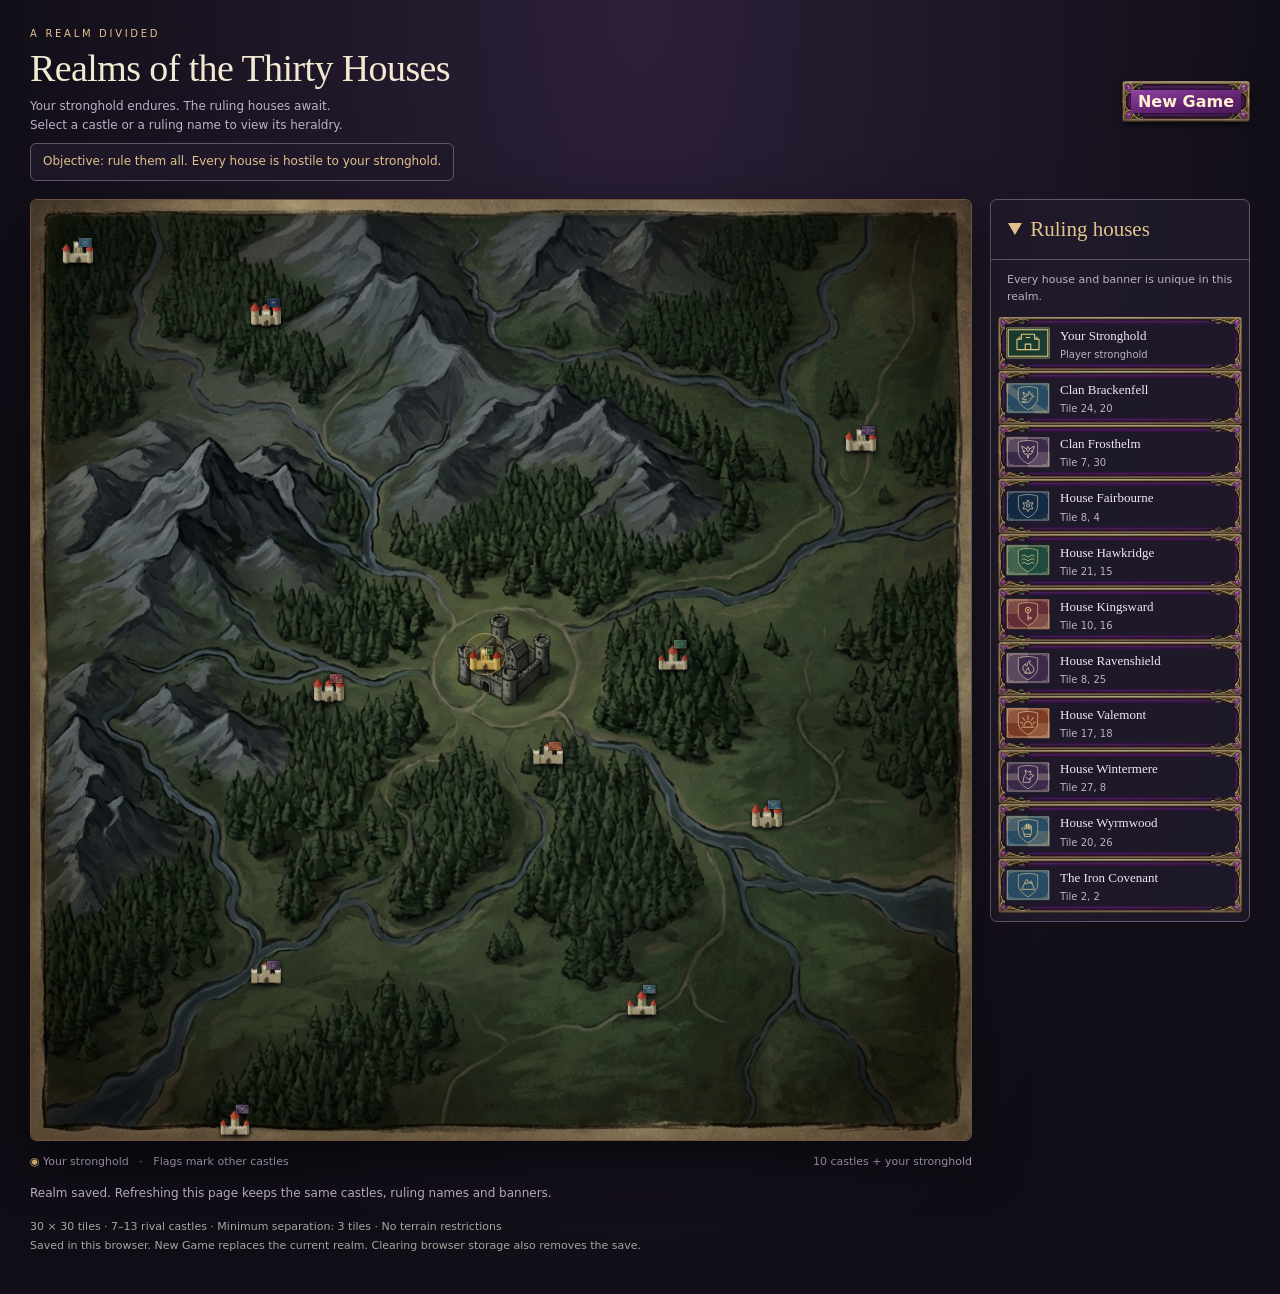
==== commit b9544b13: "Fix research layout and update map, dungeon, and party rules" ====
--- a/worldmap/index.html
+++ b/worldmap/index.html
@@ -187,7 +187,7 @@
  const status=document.createElement('p'),warning=document.createElement('p'),enter=document.createElement('button');
  status.className='relation';
  warning.className='foe-note';
- warning.textContent=`Recommended prince level ${d.recommended}+. ${d.warning} Bring the prince and one guard. One servant may also join.`;
+ warning.textContent=`Recommended prince level ${d.recommended}+. ${d.warning} Bring the prince and one guard. One servant and one monster companion may also join.`;
  enter.className='btn';
  enter.type='button';
  enter.onclick=()=>{
@@ -198,12 +198,12 @@
  function update(){
   const live=mapDungeons().find(entry=>entry.id===d.id);
   if(!live)return;
-  const {remaining,blocked,dayMs,hasProgress}=live;
+  const {remaining,blocked,dayMs,hasProgress,hasReset}=live;
  tiles.get(d.x+','+d.y).querySelector('.dungeon-marker')?.classList.toggle('sealed',remaining>0);
   if(remaining>0){
-   const days=Math.floor(remaining/dayMs),seconds=Math.ceil((remaining%dayMs)/1000);
-   status.textContent=`Sealed for ${days?days+'d ':''}${Math.floor(seconds/60)}m ${seconds%60}s of game time`;
-  }else status.textContent=blocked||(hasProgress?'Progress saved':'Open from day one');
+   const minutes=Math.ceil(remaining/dayMs*1440),days=Math.floor(minutes/1440),hours=Math.floor(minutes/60)%24;
+   status.textContent=`Dungeon resets in ${days}d ${hours}h ${minutes%60}m (in-game)`;
+  }else status.textContent=blocked||(hasProgress?'Progress saved':hasReset?'Reset complete · New layout ready':'Open from day one');
   enter.disabled=remaining>0||!!blocked;
   enter.textContent=hasProgress?'Resume expedition':'Enter dungeon';
  }
@@ -247,7 +247,7 @@
   const mh=(()=>{try{return parent.mapHelpers||null}catch(e){return null}})(),di=live&&mh?mh.describe(c.id):null;if(live&&mh&&!why.attack)why.attack=mh.reason('attack',c.id);if(live&&mh&&!why.raid)why.raid=mh.reason('raid',c.id);
   for(const [mode,label] of [['raid','Raid for loot'],['attack','Attack stronghold']]){const b=document.createElement('button');b.className='btn';b.type='button';b.disabled=!!why[mode];b.textContent=label;if(!why[mode])b.addEventListener('click',()=>{try{parent.postMessage({type:'startExpedition',mode,castleId:c.id},'*')}catch(e){}});box.append(b)}
   if(di){const st=document.createElement('p');st.className='foe-note';st.textContent=`Fortification ${'★'.repeat(di.fort)}${'☆'.repeat(5-di.fort)} · ${di.temper} · ${di.defenders} defender${di.defenders===1?'':'s'}${di.defenders?` (levels ${di.minLevel}–${di.maxLevel})`:''}${di.empire>1?` · ruler of ${di.empire} strongholds`:''}${di.alert?` · on alert for ${di.alert} more day${di.alert===1?'':'s'}`:''}. Your Siegecraft: ${di.siege} of ${di.fort} needed to assault. An assault costs ${di.muster.gold} gold and ${di.muster.food} food.`;extra.append(r,st,box)}else extra.append(r,box);
-  const n=document.createElement('p');n.className='foe-note';n.textContent=[why.raid,why.attack].filter((v,i,a)=>v&&a.indexOf(v)===i).join(' ')||(live?'Raid: choose one to three guards or servants; the prince stays home and the throne room is closed. Attack: your prince, one guard and up to one servant; the throne room is open.':'');extra.append(n)}
+  const n=document.createElement('p');n.className='foe-note';n.textContent=[why.raid,why.attack].filter((v,i,a)=>v&&a.indexOf(v)===i).join(' ')||(live?'Raid: choose one to three guards or servants; the prince stays home and the throne room is closed. Attack: the prince and up to two others, including at least one guard. One monster companion may join either expedition.':'');extra.append(n)}
  if(!detailDialog.open)detailDialog.showModal();
 }
 function selectTile(tile,x,y){
